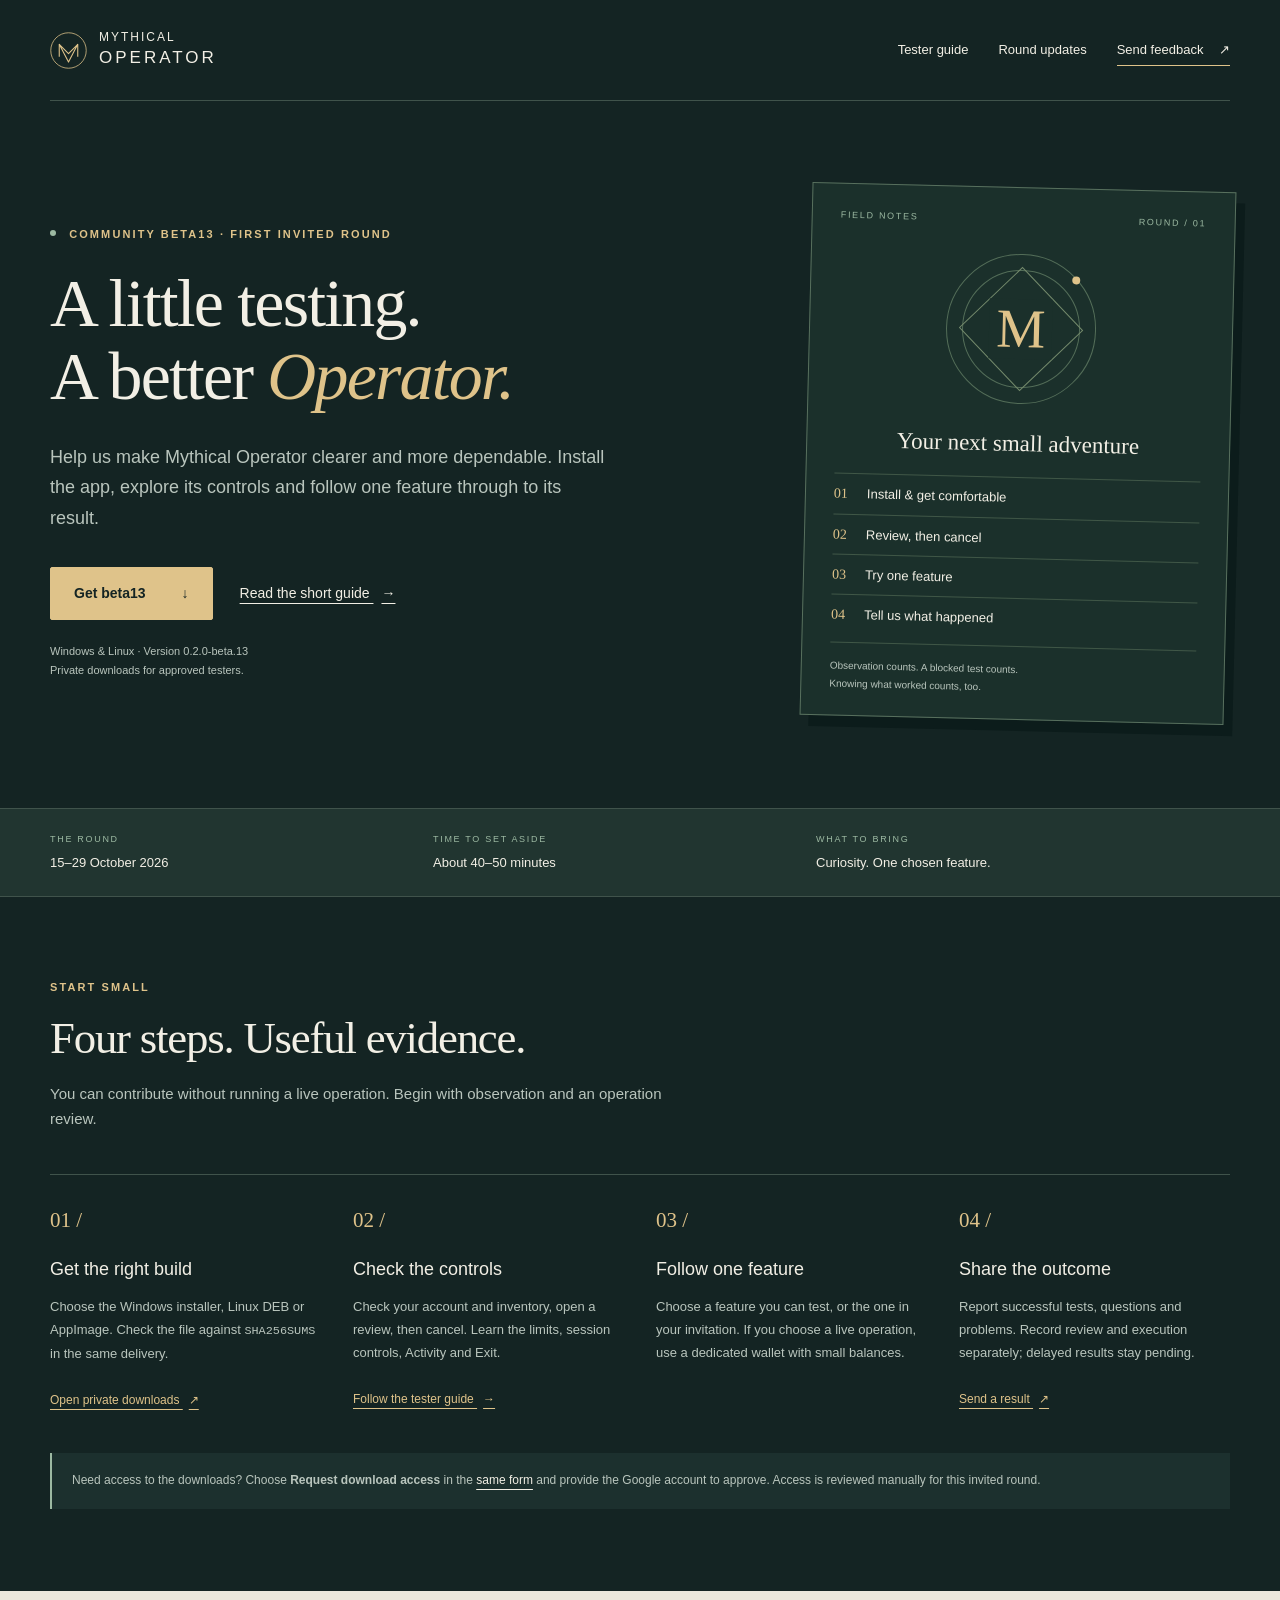
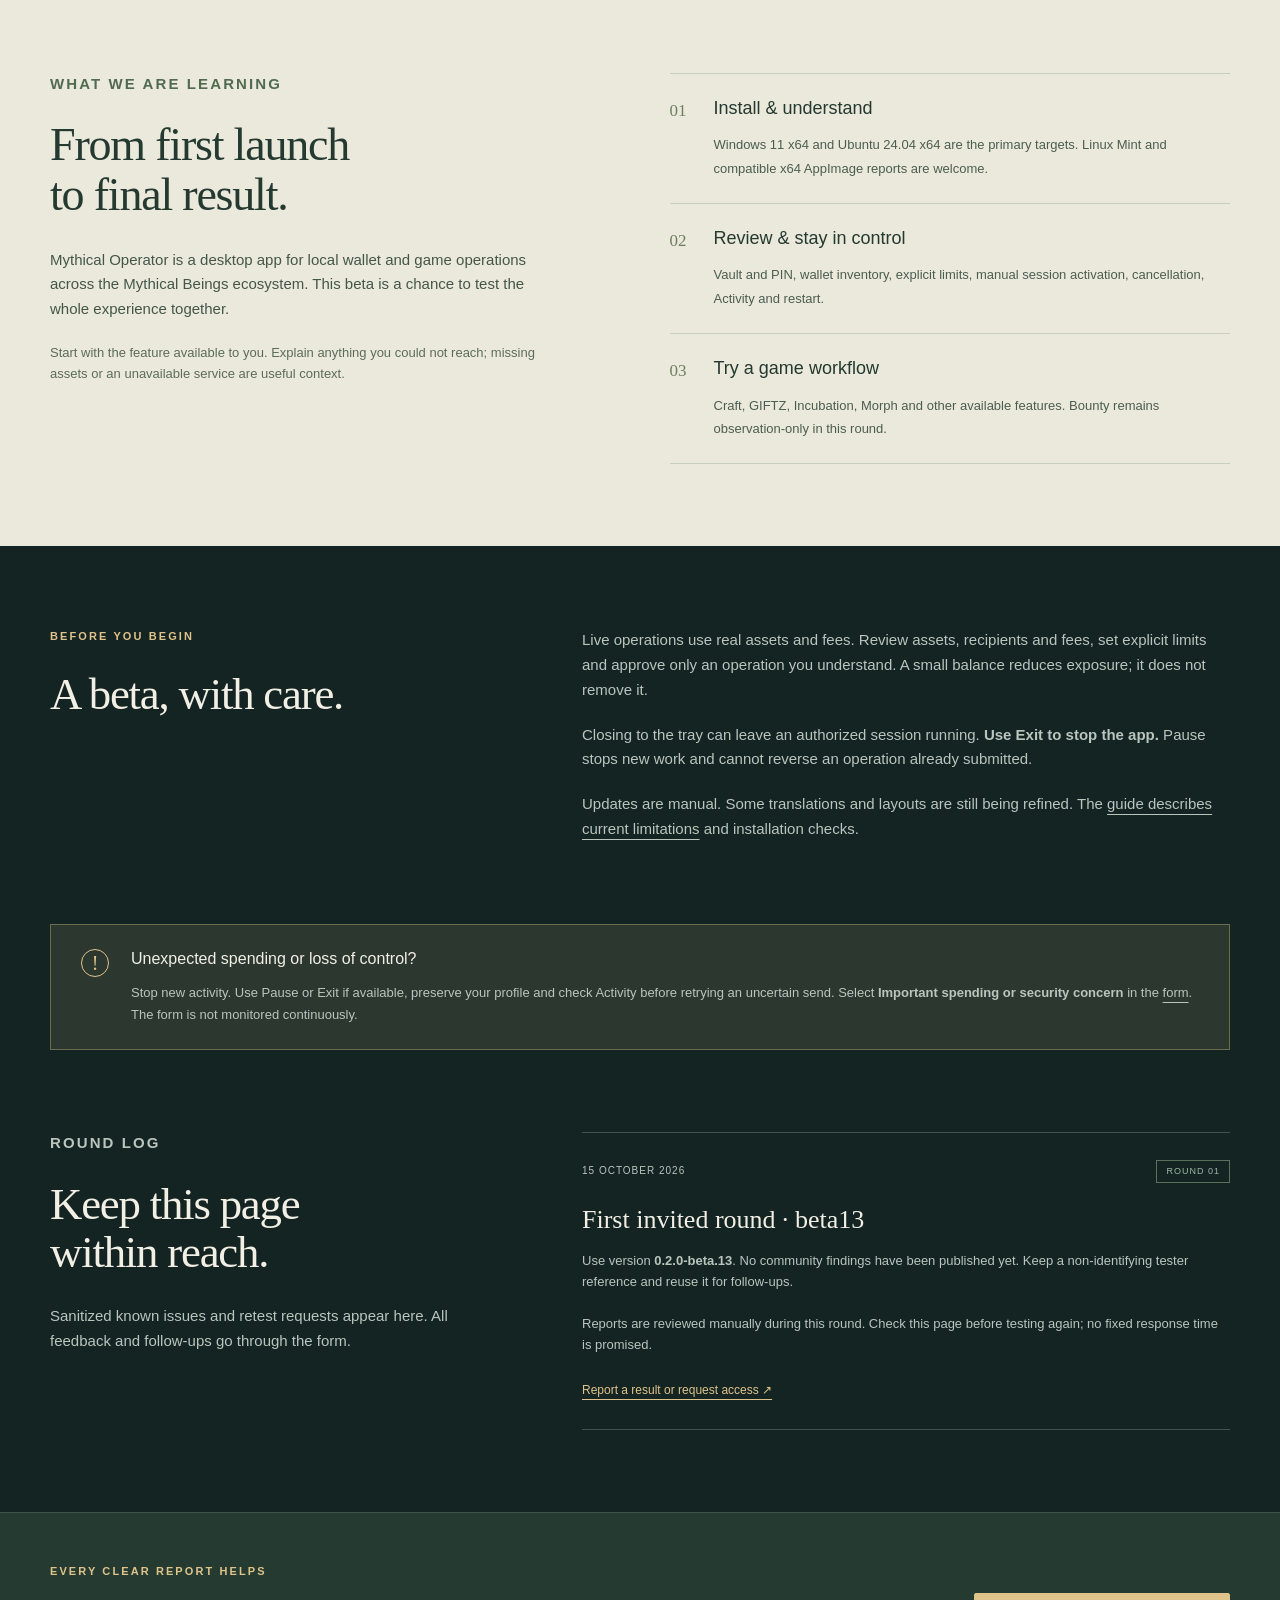
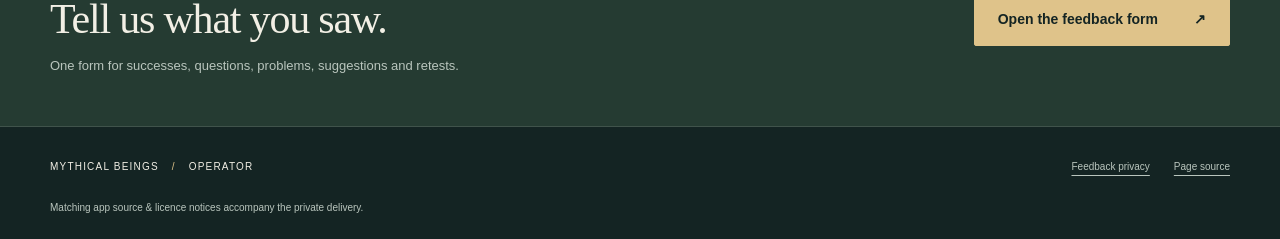
==== index.html @ 7db1d9fe "Publish beta13 community testing entry page and guide" ====
<!doctype html>
<html lang="en">
  <head>
    <meta charset="utf-8" />
    <meta name="viewport" content="width=device-width,initial-scale=1" />
    <title>Mythical Operator · Community beta13</title>
    <meta
      name="description"
      content="Join the first invited community testing round for Mythical Operator on Windows and Linux. Download beta13, read the tester guide and share your results."
    />
    <meta name="theme-color" content="#142423" />
    <meta property="og:title" content="Help shape Mythical Operator" />
    <meta
      property="og:description"
      content="Community beta13 · Windows & Linux · First invited round"
    />
    <link rel="canonical" href="https://operator.mythicalbeings.io/" />
    <link rel="icon" href="/mark.svg" type="image/svg+xml" />
    <link rel="stylesheet" href="/style.css" />
  </head>
  <body>
    <a class="skip" href="#main">Skip to content</a>
    <header class="site-header wrap">
      <a class="brand" href="/" aria-label="Mythical Operator home"
        ><img src="/mark.svg" width="37" height="37" alt="" /><span
          >MYTHICAL <b>OPERATOR</b></span
        ></a
      >
      <nav aria-label="Main navigation">
        <a href="/guide">Tester guide</a><a href="#updates">Round updates</a
        ><a class="nav-feedback" href="/feedback"
          >Send feedback <span aria-hidden="true">↗</span></a
        >
      </nav>
    </header>
    <main id="main">
      <section class="hero wrap">
        <div class="hero-copy">
          <p class="eyebrow">
            <span class="status-dot"></span> COMMUNITY BETA13 · FIRST INVITED
            ROUND
          </p>
          <h1>A little testing.<br />A better <em>Operator.</em></h1>
          <p class="lead">
            Help us make Mythical Operator clearer and more dependable. Install
            the app, explore its controls and follow one feature through to its
            result.
          </p>
          <div class="actions">
            <a class="button primary" href="/downloads"
              >Get beta13 <span aria-hidden="true">↓</span></a
            ><a class="text-link" href="/guide"
              >Read the short guide <span aria-hidden="true">→</span></a
            >
          </div>
          <p class="hero-note">
            Windows & Linux · Version 0.2.0-beta.13<br />Private downloads for
            approved testers.
          </p>
        </div>
        <aside class="field-note" aria-label="Your testing plan">
          <div class="note-top">
            <span>FIELD NOTES</span><span>ROUND / 01</span>
          </div>
          <div class="orbit" aria-hidden="true">
            <span class="orbit-letter">M</span><span class="orbit-point"></span>
          </div>
          <p class="note-title">Your next small adventure</p>
          <ol class="note-list">
            <li><span>01</span>Install & get comfortable</li>
            <li><span>02</span>Review, then cancel</li>
            <li><span>03</span>Try one feature</li>
            <li><span>04</span>Tell us what happened</li>
          </ol>
          <p class="note-bottom">
            Observation counts. A blocked test counts.<br />Knowing what worked
            counts, too.
          </p>
        </aside>
      </section>
      <div class="round-strip">
        <div class="wrap strip-inner">
          <p><span>THE ROUND</span>15–29 October 2026</p>
          <p><span>TIME TO SET ASIDE</span>About 40–50 minutes</p>
          <p><span>WHAT TO BRING</span>Curiosity. One chosen feature.</p>
        </div>
      </div>
      <section class="wrap section" id="start">
        <div class="section-heading">
          <p class="eyebrow">START SMALL</p>
          <h2>Four steps. Useful evidence.</h2>
          <p>
            You can contribute without running a live operation. Begin with
            observation and an operation review.
          </p>
        </div>
        <div class="steps">
          <article>
            <span class="step-number">01 /</span>
            <h3>Get the right build</h3>
            <p>
              Choose the Windows installer, Linux DEB or AppImage. Check the
              file against <code>SHA256SUMS</code> in the same delivery.
            </p>
            <a href="/downloads"
              >Open private downloads <span aria-hidden="true">↗</span></a
            >
          </article>
          <article>
            <span class="step-number">02 /</span>
            <h3>Check the controls</h3>
            <p>
              Check your account and inventory, open a review, then cancel.
              Learn the limits, session controls, Activity and Exit.
            </p>
            <a href="/guide"
              >Follow the tester guide <span aria-hidden="true">→</span></a
            >
          </article>
          <article>
            <span class="step-number">03 /</span>
            <h3>Follow one feature</h3>
            <p>
              Choose a feature you can test, or the one in your invitation. If
              you choose a live operation, use a dedicated wallet with small
              balances.
            </p>
          </article>
          <article>
            <span class="step-number">04 /</span>
            <h3>Share the outcome</h3>
            <p>
              Report successful tests, questions and problems. Record review and
              execution separately; delayed results stay pending.
            </p>
            <a href="/feedback"
              >Send a result <span aria-hidden="true">↗</span></a
            >
          </article>
        </div>
        <p class="access-note">
          Need access to the downloads? Choose
          <strong>Request download access</strong> in the
          <a href="/feedback">same form</a> and provide the Google account to
          approve. Access is reviewed manually for this invited round.
        </p>
      </section>
      <section class="scope-section">
        <div class="wrap section scope-grid">
          <div>
            <p class="eyebrow">WHAT WE ARE LEARNING</p>
            <h2>From first launch<br />to final result.</h2>
            <p>
              Mythical Operator is a desktop app for local wallet and game
              operations across the Mythical Beings ecosystem. This beta is a
              chance to test the whole experience together.
            </p>
            <p class="muted">
              Start with the feature available to you. Explain anything you
              could not reach; missing assets or an unavailable service are
              useful context.
            </p>
          </div>
          <div class="scope-list">
            <article>
              <span>01</span>
              <div>
                <h3>Install & understand</h3>
                <p>
                  Windows 11 x64 and Ubuntu 24.04 x64 are the primary targets.
                  Linux Mint and compatible x64 AppImage reports are welcome.
                </p>
              </div>
            </article>
            <article>
              <span>02</span>
              <div>
                <h3>Review & stay in control</h3>
                <p>
                  Vault and PIN, wallet inventory, explicit limits, manual
                  session activation, cancellation, Activity and restart.
                </p>
              </div>
            </article>
            <article>
              <span>03</span>
              <div>
                <h3>Try a game workflow</h3>
                <p>
                  Craft, GIFTZ, Incubation, Morph and other available features.
                  Bounty remains observation-only in this round.
                </p>
              </div>
            </article>
          </div>
        </div>
      </section>
      <section class="wrap section practical-grid">
        <div>
          <p class="eyebrow">BEFORE YOU BEGIN</p>
          <h2>A beta, with care.</h2>
        </div>
        <div class="practical-copy">
          <p>
            Live operations use real assets and fees. Review assets, recipients
            and fees, set explicit limits and approve only an operation you
            understand. A small balance reduces exposure; it does not remove it.
          </p>
          <p>
            Closing to the tray can leave an authorized session running.
            <strong>Use Exit to stop the app.</strong> Pause stops new work and
            cannot reverse an operation already submitted.
          </p>
          <p>
            Updates are manual. Some translations and layouts are still being
            refined. The
            <a href="/guide#limitations">guide describes current limitations</a>
            and installation checks.
          </p>
        </div>
      </section>
      <section class="wrap concern">
        <span class="concern-mark" aria-hidden="true">!</span>
        <div>
          <h3>Unexpected spending or loss of control?</h3>
          <p>
            Stop new activity. Use Pause or Exit if available, preserve your
            profile and check Activity before retrying an uncertain send. Select
            <strong>Important spending or security concern</strong> in the
            <a href="/feedback">form</a>. The form is not monitored
            continuously.
          </p>
        </div>
      </section>
      <section class="wrap section updates-grid" id="updates">
        <div>
          <p class="eyebrow">ROUND LOG</p>
          <h2>Keep this page<br />within reach.</h2>
          <p>
            Sanitized known issues and retest requests appear here. All feedback
            and follow-ups go through the form.
          </p>
        </div>
        <article class="update">
          <p class="update-date">
            <time datetime="2026-10-15">15 OCTOBER 2026</time
            ><span class="tag">ROUND 01</span>
          </p>
          <h3>First invited round · beta13</h3>
          <p>
            Use version <strong>0.2.0-beta.13</strong>. No community findings
            have been published yet. Keep a non-identifying tester reference and
            reuse it for follow-ups.
          </p>
          <p>
            Reports are reviewed manually during this round. Check this page
            before testing again; no fixed response time is promised.
          </p>
          <a href="/feedback"
            >Report a result or request access
            <span aria-hidden="true">↗</span></a
          >
        </article>
      </section>
      <section class="closing">
        <div class="wrap closing-inner">
          <div>
            <p class="eyebrow">EVERY CLEAR REPORT HELPS</p>
            <h2>Tell us what you saw.</h2>
            <p>
              One form for successes, questions, problems, suggestions and
              retests.
            </p>
          </div>
          <a class="button primary" href="/feedback"
            >Open the feedback form <span aria-hidden="true">↗</span></a
          >
        </div>
      </section>
    </main>
    <footer class="wrap site-footer">
      <p>MYTHICAL BEINGS <span> / </span> OPERATOR</p>
      <p>
        <a href="/guide#privacy">Feedback privacy</a
        ><a href="https://github.com/palheiro1/mythical-operator-site"
          >Page source</a
        >
      </p>
      <p>
        Matching app source & licence notices accompany the private delivery.
      </p>
    </footer>
  </body>
</html>
---- style.css ----
@charset "UTF-8";
:root {
  color-scheme: dark;
  --bg: #142423;
  --panel: #1c302e;
  --ink: #f2efe5;
  --muted: #b9c5bd;
  --accent: #dfc38a;
  --line: #40534b;
  --mint: #9cb9a2;
  font-family: Arial, Helvetica, sans-serif;
  font-size: 16px;
  scroll-behavior: smooth;
}
* {
  box-sizing: border-box;
}
body {
  margin: 0;
  background: var(--bg);
  color: var(--ink);
  line-height: 1.65;
}
a {
  color: inherit;
  text-underline-offset: 5px;
}
a:hover {
  color: var(--accent);
}
a:focus-visible,
summary:focus-visible {
  outline: 3px solid var(--accent);
  outline-offset: 6px;
  border-radius: 2px;
}
img {
  display: block;
  max-width: 100%;
}
.wrap {
  width: min(1180px, calc(100% - 80px));
  margin-inline: auto;
}
.skip {
  position: absolute;
  left: 24px;
  top: -90px;
  z-index: 10;
  background: var(--ink);
  color: var(--bg);
  padding: 10px;
}
.skip:focus {
  top: 10px;
}
.site-header {
  display: flex;
  justify-content: space-between;
  align-items: center;
  gap: 32px;
  padding-block: 29px;
  border-bottom: 1px solid var(--line);
}
.brand {
  display: flex;
  align-items: center;
  gap: 12px;
  text-decoration: none;
  font-size: 12px;
  letter-spacing: 2px;
  line-height: 1.45;
}
.brand b {
  display: block;
  font-size: 17px;
  font-weight: 500;
  letter-spacing: 3px;
}
nav {
  display: flex;
  gap: 30px;
  align-items: center;
  font-size: 13px;
}
nav a {
  text-decoration: none;
}
.nav-feedback {
  border-bottom: 1px solid var(--accent);
  padding-block: 5px;
}
.nav-feedback span {
  margin-left: 12px;
}
.hero {
  display: grid;
  grid-template-columns: 1.55fr 1fr;
  gap: 100px;
  padding-block: 86px 88px;
  align-items: center;
}
.eyebrow {
  font-size: 11px;
  letter-spacing: 2.1px;
  font-weight: 600;
  line-height: 1.5;
  color: var(--accent);
  margin: 0 0 25px;
}
.status-dot {
  display: inline-block;
  height: 6px;
  width: 6px;
  border-radius: 50%;
  background: var(--mint);
  margin-right: 8px;
  vertical-align: 2px;
}
h1,
h2 {
  font-family: Georgia, "Times New Roman", serif;
  font-weight: 400;
  letter-spacing: -1.8px;
  line-height: 1.08;
  margin: 0 0 28px;
}
h1 {
  font-size: clamp(48px, 5.3vw, 73px);
}
h1 em {
  color: var(--accent);
  font-weight: 400;
}
h2 {
  font-size: clamp(35px, 3.5vw, 48px);
  letter-spacing: -1.2px;
}
h3 {
  font-size: 18px;
  line-height: 1.3;
  font-weight: 500;
  margin: 0 0 13px;
}
p {
  margin: 0 0 20px;
}
.lead {
  font-size: 18px;
  color: var(--muted);
  max-width: 555px;
  line-height: 1.7;
}
.actions {
  display: flex;
  gap: 27px;
  align-items: center;
  margin-top: 33px;
  flex-wrap: wrap;
}
.button {
  display: inline-flex;
  justify-content: space-between;
  align-items: center;
  gap: 36px;
  padding: 14px 23px;
  text-decoration: none;
  font-size: 14px;
  font-weight: 600;
  border: 1px solid var(--accent);
  border-radius: 2px;
  min-height: 52px;
}
.primary {
  background: var(--accent);
  color: var(--bg);
}
.primary:hover {
  background: #f2dba9;
  color: var(--bg);
}
.text-link {
  font-size: 14px;
}
.text-link span {
  padding-left: 8px;
}
.hero-note {
  font-size: 11px;
  line-height: 1.8;
  color: var(--muted);
  margin-top: 22px;
  margin-bottom: 0;
}
.field-note {
  border: 1px solid #58705e;
  background: #1b302b;
  padding: 24px 28px 22px;
  position: relative;
  transform: rotate(1.4deg);
  box-shadow: 9px 11px 0 #0c1c1b;
}
.note-top {
  display: flex;
  justify-content: space-between;
  font-size: 9px;
  letter-spacing: 1.7px;
  color: var(--mint);
}
.orbit {
  height: 150px;
  width: 150px;
  margin: 27px auto 26px;
  border: 1px solid #536d58;
  border-radius: 50%;
  display: grid;
  place-items: center;
  position: relative;
}
.orbit:before {
  content: "";
  position: absolute;
  inset: 15px;
  border: 1px solid #536d58;
  border-radius: 50%;
}
.orbit:after {
  content: "";
  position: absolute;
  inset: 30px;
  border: 1px solid #73896b;
  transform: rotate(45deg);
}
.orbit-letter {
  font-family: Georgia, serif;
  font-size: 55px;
  color: var(--accent);
  z-index: 1;
  background: #1b302b;
  padding-inline: 7px;
  line-height: 1.1;
}
.orbit-point {
  position: absolute;
  right: 16px;
  top: 20px;
  width: 8px;
  height: 8px;
  background: var(--accent);
  border-radius: 50%;
}
.note-title {
  font-family: Georgia, serif;
  font-size: 23px;
  line-height: 1.2;
  text-align: center;
  margin-bottom: 20px;
}
.note-list {
  padding: 0;
  list-style: none;
  margin: 0;
}
.note-list li {
  padding-block: 8px;
  border-top: 1px solid #405747;
  font-size: 13px;
}
.note-list span {
  font-family: Georgia, serif;
  color: var(--accent);
  font-size: 14px;
  display: inline-block;
  width: 33px;
}
.note-bottom {
  font-size: 10px;
  line-height: 1.8;
  color: var(--muted);
  border-top: 1px solid #405747;
  padding-top: 14px;
  margin: 8px 0 0;
}
.round-strip {
  background: #213530;
  border-block: 1px solid var(--line);
}
.strip-inner {
  display: grid;
  grid-template-columns: 1fr 1fr 1.2fr;
  gap: 38px;
  padding-block: 23px;
}
.strip-inner p {
  margin: 0;
  font-size: 13px;
}
.strip-inner span {
  display: block;
  font-size: 9px;
  letter-spacing: 1.7px;
  color: var(--mint);
  margin-bottom: 5px;
}
.section {
  padding-block: 82px;
}
.section-heading {
  max-width: 620px;
  margin-bottom: 42px;
}
.section-heading .eyebrow {
  margin-bottom: 18px;
}
.section-heading h2 {
  margin-bottom: 20px;
}
.section-heading > p:last-child,
.scope-grid > div > p,
.practical-copy,
.updates-grid > div > p {
  color: var(--muted);
  font-size: 15px;
}
.steps {
  display: grid;
  grid-template-columns: repeat(4, 1fr);
  border-top: 1px solid var(--line);
  gap: 32px;
}
.steps article {
  padding-block: 28px 8px;
}
.step-number {
  display: block;
  color: var(--accent);
  font-family: Georgia, serif;
  font-size: 21px;
  margin-bottom: 21px;
}
.steps p {
  font-size: 13px;
  color: var(--muted);
  line-height: 1.8;
}
.steps a,
.update > a {
  font-size: 12px;
  color: var(--accent);
}
.steps a span {
  margin-left: 6px;
}
code {
  font-family: Consolas, monospace;
  font-size: 0.91em;
}
.access-note {
  font-size: 12px;
  color: var(--muted);
  margin: 33px 0 0;
  padding: 18px 20px;
  border-left: 2px solid var(--mint);
  background: var(--panel);
}
.access-note a {
  color: var(--ink);
}
.scope-section {
  background: #ebe8dc;
  color: #243930;
  --line: #c7cebd;
}
.scope-grid {
  display: grid;
  grid-template-columns: 1fr 1.1fr;
  gap: 110px;
}
.scope-grid .eyebrow {
  color: #516b50;
}
.scope-grid > div > p {
  color: #435749;
}
.scope-grid h2 {
  font-size: 46px;
}
.scope-grid .muted {
  font-size: 13px;
  color: #5c6c5c;
}
.scope-list article {
  display: flex;
  gap: 27px;
  border-top: 1px solid var(--line);
  padding-block: 23px;
}
.scope-list article:last-child {
  border-bottom: 1px solid var(--line);
}
.scope-list article > span {
  font-family: Georgia, serif;
  font-size: 17px;
  color: #6d7e5d;
}
.scope-list h3 {
  font-size: 18px;
}
.scope-list p {
  font-size: 13px;
  line-height: 1.8;
  margin-bottom: 0;
  color: #4b5e50;
}
.practical-grid,
.updates-grid {
  display: grid;
  grid-template-columns: 1fr 1.5fr;
  gap: 100px;
}
.practical-copy p {
  margin-bottom: 20px;
}
.practical-copy p:last-child {
  margin-bottom: 0;
}
.concern {
  padding: 24px 30px;
  background: #2c3730;
  border: 1px solid #6a6c4b;
  display: flex;
  gap: 22px;
}
.concern-mark {
  border: 1px solid var(--accent);
  color: var(--accent);
  font-family: Georgia, serif;
  border-radius: 50%;
  font-size: 20px;
  flex: 0 0 28px;
  height: 28px;
  display: grid;
  place-items: center;
  line-height: 1;
}
.concern h3 {
  font-size: 16px;
}
.concern p {
  font-size: 13px;
  color: var(--muted);
  margin: 0;
}
.update {
  border-block: 1px solid var(--line);
  padding-block: 27px;
}
.update-date {
  font-size: 10px;
  color: var(--muted);
  letter-spacing: 1px;
  display: flex;
  align-items: center;
  justify-content: space-between;
}
.tag {
  font-size: 9px;
  color: var(--mint);
  border: 1px solid #59725c;
  padding: 3px 9px;
}
.update h3 {
  font-family: Georgia, serif;
  font-size: 26px;
}
.update > p:not(.update-date) {
  font-size: 13px;
  color: var(--muted);
}
.closing {
  background: #253b32;
  border-block: 1px solid var(--line);
}
.closing-inner {
  padding-block: 50px;
  display: flex;
  align-items: center;
  justify-content: space-between;
  gap: 30px;
}
.closing h2 {
  font-size: 42px;
  margin-bottom: 13px;
}
.closing .eyebrow {
  margin-bottom: 17px;
}
.closing p:last-child {
  color: var(--muted);
  font-size: 13px;
  margin: 0;
}
.closing .button {
  flex-shrink: 0;
}
.site-footer {
  padding-block: 32px 24px;
  font-size: 10px;
  color: var(--muted);
  display: flex;
  justify-content: space-between;
  gap: 24px;
  flex-wrap: wrap;
}
.site-footer p {
  margin: 0;
}
.site-footer p:first-child {
  letter-spacing: 1.2px;
  color: var(--ink);
}
.site-footer p:first-child span {
  padding-inline: 9px;
  color: var(--accent);
}
.site-footer p:nth-child(2) {
  display: flex;
  gap: 24px;
}
.site-footer p:last-child {
  flex-basis: 100%;
  font-size: 10px;
}
.guide {
  max-width: 800px;
  padding-block: 65px;
}
.guide h1 {
  font-size: 56px;
}
.guide h2 {
  font-size: 32px;
  letter-spacing: -0.6px;
  margin: 50px 0 22px;
}
.guide h3 {
  margin-top: 30px;
}
.guide p,
.guide li {
  color: var(--muted);
  font-size: 15px;
}
.guide strong {
  color: var(--ink);
}
.guide li {
  padding-left: 4px;
  margin-bottom: 12px;
}
.guide pre {
  background: #0d1c1b;
  border: 1px solid var(--line);
  padding: 17px;
  overflow: auto;
  font-size: 12px;
  line-height: 1.6;
}
.guide table {
  width: 100%;
  border-collapse: collapse;
  font-size: 13px;
  margin: 25px 0;
}
.guide th,
.guide td {
  text-align: left;
  border-bottom: 1px solid var(--line);
  padding: 13px 12px 13px 0;
  vertical-align: top;
}
.guide th {
  color: var(--accent);
  font-weight: 500;
}
.guide .table-scroll {
  overflow: auto;
}
.guide .guide-nav {
  display: flex;
  gap: 20px;
  flex-wrap: wrap;
  margin: 28px 0;
  font-size: 13px;
}
.guide .eyebrow {
  margin-bottom: 18px;
}
.guide .callout {
  padding: 20px;
  background: var(--panel);
  border-left: 2px solid var(--accent);
}
.guide .back {
  font-size: 13px;
}
.guide .back:before {
  content: "← ";
  color: var(--accent);
}
@media (min-width: 1500px) {
  .hero {
    padding-block: 110px;
  }
  .wrap {
    width: min(1200px, calc(100% - 120px));
  }
}
@media (max-width: 1000px) {
  .hero {
    gap: 50px;
    grid-template-columns: 1.4fr 1fr;
  }
  .field-note {
    padding-inline: 22px;
  }
  .hero h1 {
    font-size: 54px;
  }
  .steps {
    gap: 22px;
  }
  .scope-grid {
    gap: 50px;
  }
  .practical-grid,
  .updates-grid {
    gap: 50px;
  }
  .brand {
    font-size: 10px;
  }
  .brand b {
    font-size: 14px;
  }
  nav {
    gap: 20px;
    font-size: 12px;
  }
}
@media (max-width: 760px) {
  .wrap {
    width: calc(100% - 40px);
  }
  .site-header {
    padding-block: 21px;
    align-items: flex-start;
  }
  .brand {
    gap: 8px;
    font-size: 9px;
    letter-spacing: 1.3px;
  }
  .brand b {
    font-size: 12px;
    letter-spacing: 1.7px;
  }
  .brand img {
    width: 30px;
    height: 30px;
  }
  nav {
    gap: 15px;
    flex-wrap: wrap;
    justify-content: flex-end;
    font-size: 11px;
    max-width: 210px;
  }
  nav > a:nth-child(2) {
    display: none;
  }
  .hero {
    grid-template-columns: 1fr;
    gap: 44px;
    padding-block: 53px 58px;
  }
  .hero h1 {
    font-size: clamp(42px, 9.8vw, 67px);
    letter-spacing: -1.4px;
  }
  .hero .eyebrow {
    font-size: 9px;
    letter-spacing: 1.5px;
  }
  .lead {
    font-size: 16px;
  }
  .field-note {
    max-width: 400px;
    width: 100%;
    margin-inline: auto;
    transform: rotate(0.8deg);
    padding-inline: 25px;
  }
  .orbit {
    height: 115px;
    width: 115px;
    margin-block: 23px;
  }
  .orbit-letter {
    font-size: 42px;
  }
  .orbit:after {
    inset: 25px;
  }
  .note-list li {
    padding-block: 8px;
  }
  .strip-inner {
    grid-template-columns: 1fr 1fr;
    gap: 20px;
    padding-block: 22px;
  }
  .strip-inner p {
    font-size: 12px;
  }
  .strip-inner p:last-child {
    grid-column: 1/-1;
  }
  .strip-inner span {
    font-size: 8px;
  }
  .section {
    padding-block: 52px;
  }
  .steps {
    grid-template-columns: 1fr 1fr;
    gap: 15px 25px;
  }
  .steps article {
    padding-block: 22px 5px;
  }
  .step-number {
    margin-bottom: 15px;
  }
  .steps h3 {
    font-size: 17px;
  }
  .scope-grid,
  .practical-grid,
  .updates-grid {
    grid-template-columns: 1fr;
    gap: 22px;
  }
  .scope-grid h2 {
    font-size: 38px;
  }
  .scope-list article {
    padding-block: 20px;
  }
  .practical-grid h2 {
    margin-bottom: 0;
  }
  .concern {
    padding: 20px;
    gap: 15px;
  }
  .concern h3 {
    font-size: 16px;
  }
  .closing-inner {
    flex-direction: column;
    align-items: flex-start;
    padding-block: 35px;
    gap: 25px;
  }
  .closing h2 {
    font-size: 36px;
  }
  .site-footer {
    gap: 16px;
  }
  .guide {
    padding-block: 45px;
  }
  .guide h1 {
    font-size: 44px;
  }
  .guide table {
    min-width: 550px;
  }
  .guide .guide-nav {
    gap: 15px;
  }
  .guide h2 {
    margin-top: 38px;
  }
}
@media (prefers-reduced-motion: reduce) {
  :root {
    scroll-behavior: auto;
  }
}
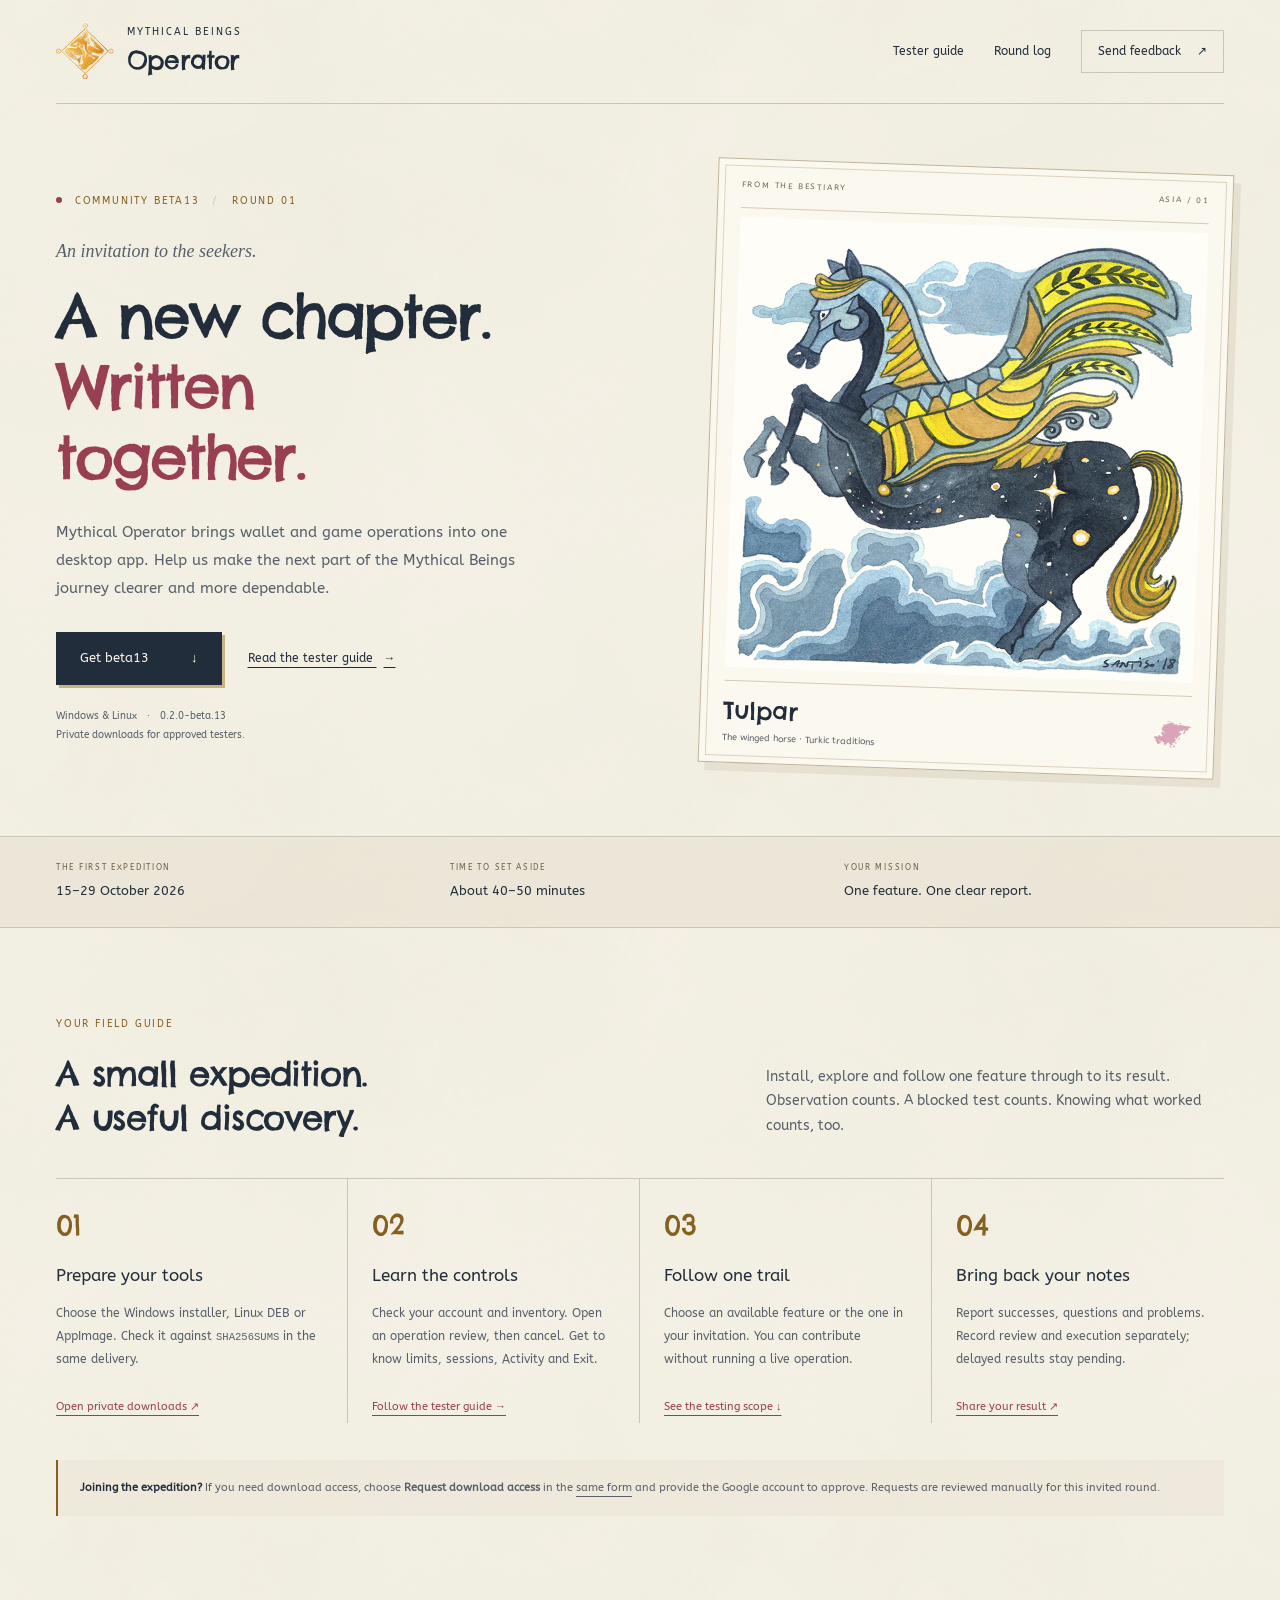
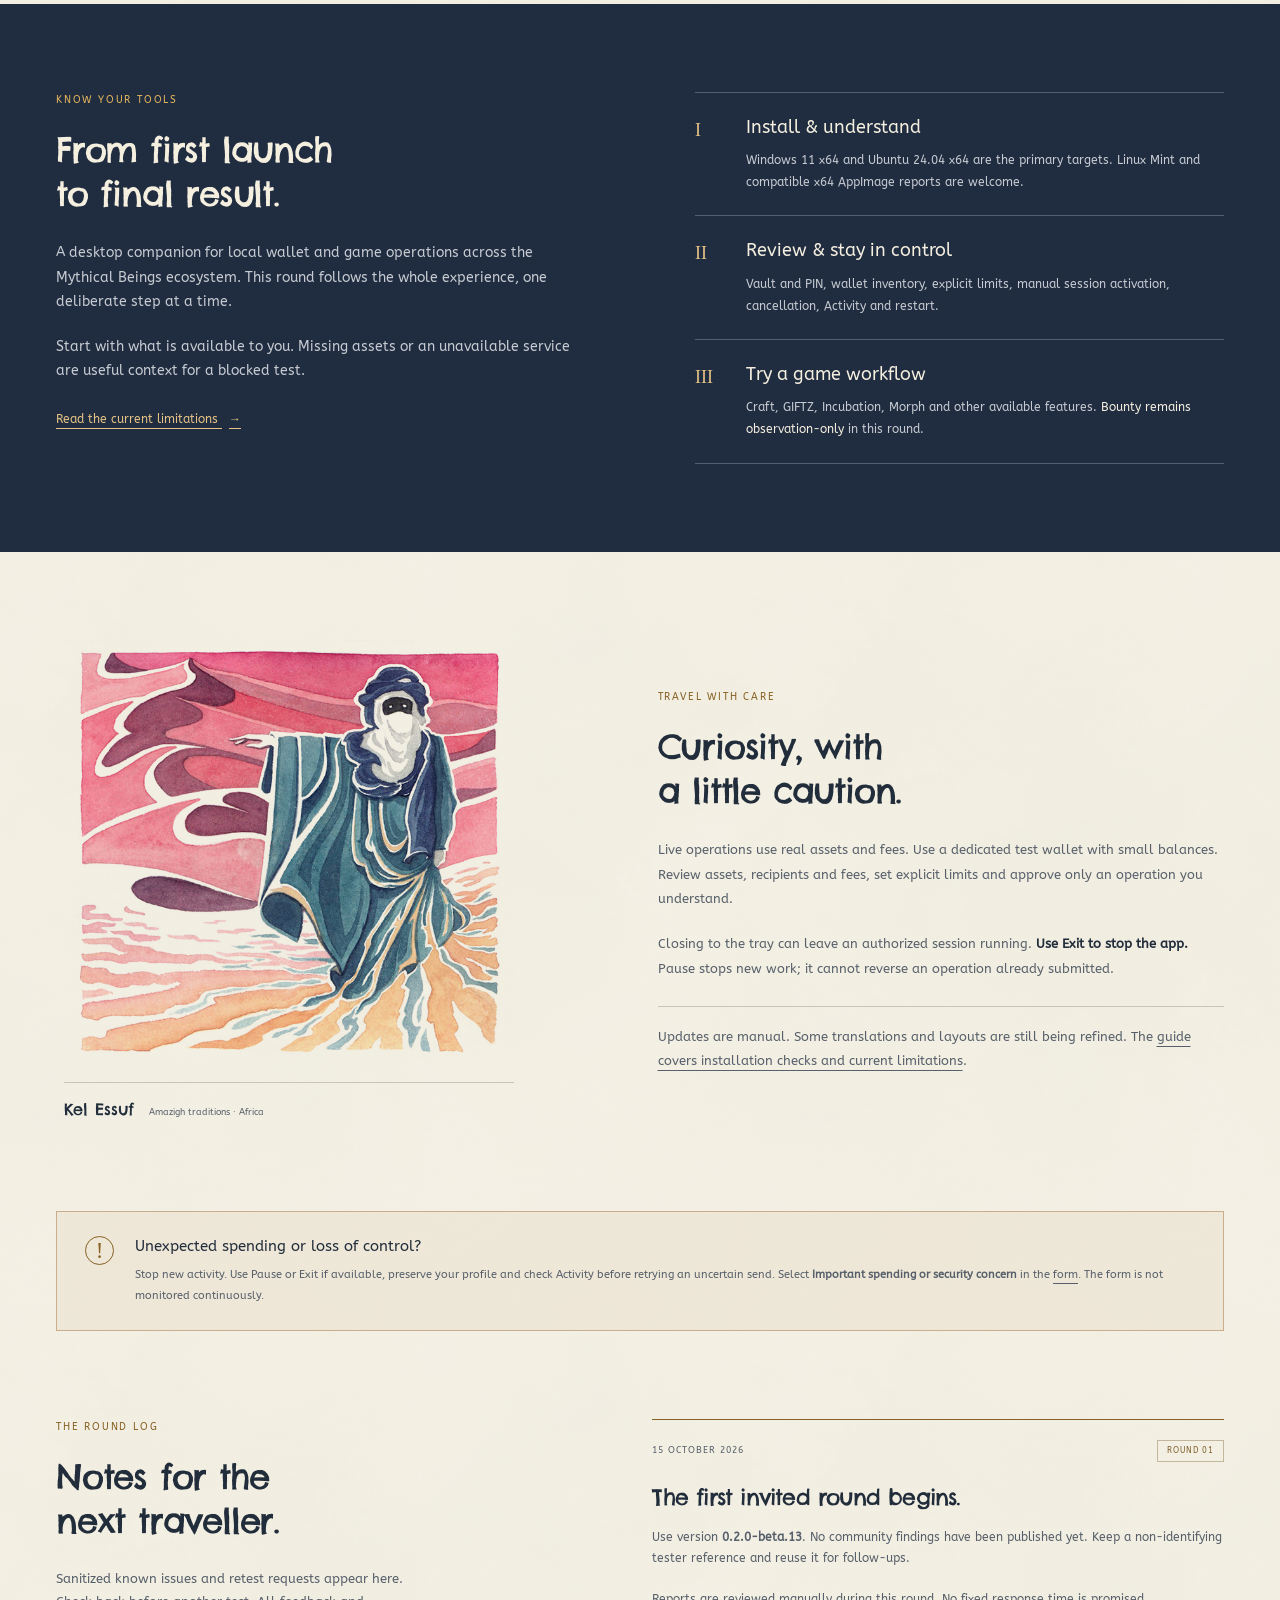
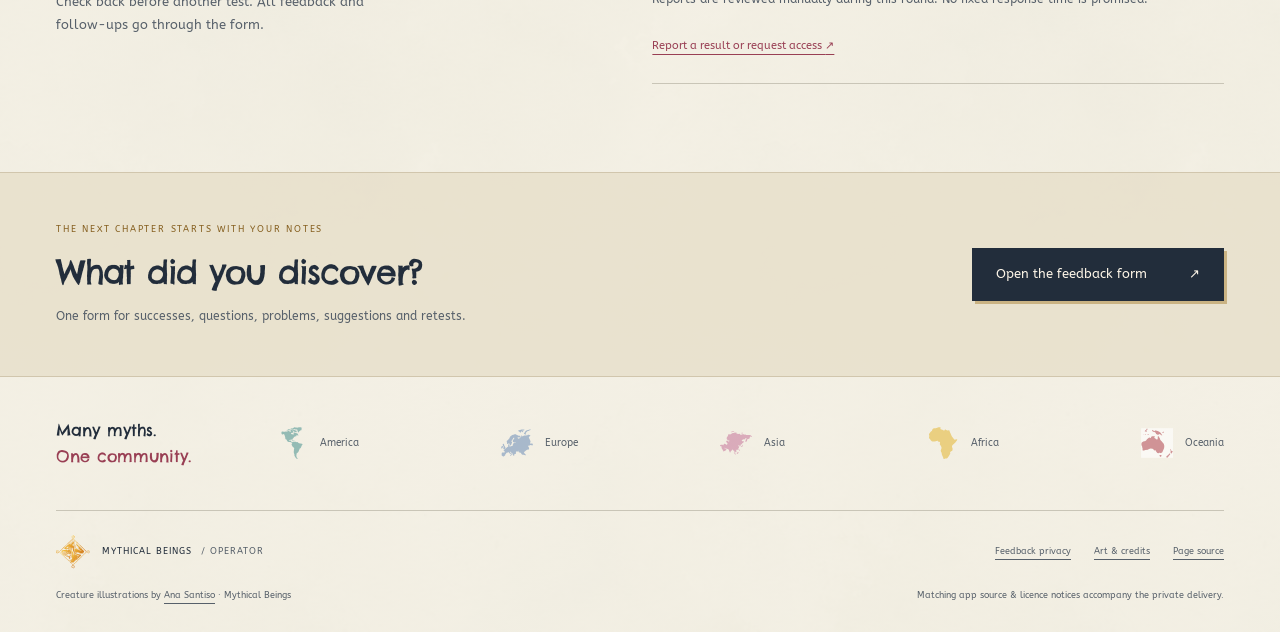
==== commit 29671a13: "Redesign beta13 site with Mythical Beings art and lore" ====
--- a/index.html
+++ b/index.html
@@ -6,164 +6,210 @@
     <title>Mythical Operator · Community beta13</title>
     <meta
       name="description"
-      content="Join the first invited community testing round for Mythical Operator on Windows and Linux. Download beta13, read the tester guide and share your results."
-    />
-    <meta name="theme-color" content="#142423" />
-    <meta property="og:title" content="Help shape Mythical Operator" />
+      content="An invitation to the Mythical Beings community. Test Mythical Operator beta13 on Windows or Linux, follow the field guide and share what you discover."
+    />
+    <meta name="theme-color" content="#f4f0e4" />
+    <meta
+      property="og:title"
+      content="A new chapter. Written together. · Mythical Operator"
+    />
     <meta
       property="og:description"
-      content="Community beta13 · Windows & Linux · First invited round"
+      content="Community beta13 · Windows & Linux · First invited round, 15–29 October 2026"
+    />
+    <meta property="og:type" content="website" />
+    <meta
+      property="og:image"
+      content="https://operator.mythicalbeings.io/assets/tulpar.jpg"
+    />
+    <meta
+      property="og:image:alt"
+      content="Tulpar, the winged horse, illustrated by Ana Santiso for Mythical Beings."
     />
     <link rel="canonical" href="https://operator.mythicalbeings.io/" />
     <link rel="icon" href="/mark.svg" type="image/svg+xml" />
+    <link
+      rel="preload"
+      href="/assets/fonts/chelsea-market-latin.woff2"
+      as="font"
+      type="font/woff2"
+      crossorigin
+    />
     <link rel="stylesheet" href="/style.css" />
   </head>
   <body>
     <a class="skip" href="#main">Skip to content</a>
     <header class="site-header wrap">
-      <a class="brand" href="/" aria-label="Mythical Operator home"
-        ><img src="/mark.svg" width="37" height="37" alt="" /><span
-          >MYTHICAL <b>OPERATOR</b></span
-        ></a
-      >
+      <a class="brand" href="/" aria-label="Mythical Operator home">
+        <img src="/mark.svg" width="58" height="57" alt="" />
+        <span
+          ><span class="brand-world">MYTHICAL BEINGS</span><b>Operator</b></span
+        >
+      </a>
       <nav aria-label="Main navigation">
-        <a href="/guide">Tester guide</a><a href="#updates">Round updates</a
-        ><a class="nav-feedback" href="/feedback"
+        <a href="/guide">Tester guide</a>
+        <a href="#updates">Round log</a>
+        <a class="nav-feedback" href="/feedback"
           >Send feedback <span aria-hidden="true">↗</span></a
         >
       </nav>
     </header>
     <main id="main">
-      <section class="hero wrap">
+      <section class="hero wrap" aria-labelledby="hero-title">
         <div class="hero-copy">
           <p class="eyebrow">
-            <span class="status-dot"></span> COMMUNITY BETA13 · FIRST INVITED
-            ROUND
-          </p>
-          <h1>A little testing.<br />A better <em>Operator.</em></h1>
+            <span class="status-dot" aria-hidden="true"></span> COMMUNITY BETA13
+            <span class="eyebrow-divider">/</span> ROUND 01
+          </p>
+          <p class="hero-kicker">An invitation to the seekers.</p>
+          <h1 id="hero-title">
+            A new chapter.<br /><em
+              >Written<br class="hero-break" />
+              together.</em
+            >
+          </h1>
           <p class="lead">
-            Help us make Mythical Operator clearer and more dependable. Install
-            the app, explore its controls and follow one feature through to its
-            result.
+            Mythical Operator brings wallet and game operations into one desktop
+            app. Help us make the next part of the Mythical Beings journey
+            clearer and more dependable.
           </p>
           <div class="actions">
             <a class="button primary" href="/downloads"
               >Get beta13 <span aria-hidden="true">↓</span></a
-            ><a class="text-link" href="/guide"
-              >Read the short guide <span aria-hidden="true">→</span></a
+            >
+            <a class="text-link" href="/guide"
+              >Read the tester guide <span aria-hidden="true">→</span></a
             >
           </div>
           <p class="hero-note">
-            Windows & Linux · Version 0.2.0-beta.13<br />Private downloads for
-            approved testers.
-          </p>
-        </div>
-        <aside class="field-note" aria-label="Your testing plan">
-          <div class="note-top">
-            <span>FIELD NOTES</span><span>ROUND / 01</span>
-          </div>
-          <div class="orbit" aria-hidden="true">
-            <span class="orbit-letter">M</span><span class="orbit-point"></span>
-          </div>
-          <p class="note-title">Your next small adventure</p>
-          <ol class="note-list">
-            <li><span>01</span>Install & get comfortable</li>
-            <li><span>02</span>Review, then cancel</li>
-            <li><span>03</span>Try one feature</li>
-            <li><span>04</span>Tell us what happened</li>
-          </ol>
-          <p class="note-bottom">
-            Observation counts. A blocked test counts.<br />Knowing what worked
-            counts, too.
-          </p>
-        </aside>
+            Windows & Linux
+            <span aria-hidden="true">·</span> 0.2.0-beta.13<br />Private
+            downloads for approved testers.
+          </p>
+        </div>
+        <figure class="bestiary-leaf">
+          <div class="leaf-heading">
+            <span>FROM THE BESTIARY</span><span>ASIA / 01</span>
+          </div>
+          <img
+            class="hero-creature"
+            src="/assets/tulpar.jpg"
+            width="709"
+            height="682"
+            fetchpriority="high"
+            alt="Ana Santiso’s painting of Tulpar: a dark winged horse with golden feathers, stars and blue clouds."
+          />
+          <figcaption>
+            <div>
+              <span class="specimen-name">Tulpar</span
+              ><span class="specimen-origin"
+                >The winged horse · Turkic traditions</span
+              >
+            </div>
+            <img
+              src="/assets/continents/asia.svg"
+              width="42"
+              height="42"
+              alt="Asia"
+            />
+          </figcaption>
+        </figure>
       </section>
       <div class="round-strip">
         <div class="wrap strip-inner">
-          <p><span>THE ROUND</span>15–29 October 2026</p>
+          <p><span>THE FIRST EXPEDITION</span>15–29 October 2026</p>
           <p><span>TIME TO SET ASIDE</span>About 40–50 minutes</p>
-          <p><span>WHAT TO BRING</span>Curiosity. One chosen feature.</p>
+          <p><span>YOUR MISSION</span>One feature. One clear report.</p>
         </div>
       </div>
-      <section class="wrap section" id="start">
-        <div class="section-heading">
-          <p class="eyebrow">START SMALL</p>
-          <h2>Four steps. Useful evidence.</h2>
-          <p>
-            You can contribute without running a live operation. Begin with
-            observation and an operation review.
+      <section class="wrap section" id="start" aria-labelledby="start-title">
+        <div class="section-heading heading-split">
+          <div>
+            <p class="eyebrow">YOUR FIELD GUIDE</p>
+            <h2 id="start-title">
+              A small expedition.<br />A useful discovery.
+            </h2>
+          </div>
+          <p>
+            Install, explore and follow one feature through to its result.
+            Observation counts. A blocked test counts. Knowing what worked
+            counts, too.
           </p>
         </div>
         <div class="steps">
           <article>
-            <span class="step-number">01 /</span>
-            <h3>Get the right build</h3>
-            <p>
-              Choose the Windows installer, Linux DEB or AppImage. Check the
-              file against <code>SHA256SUMS</code> in the same delivery.
+            <span class="step-number" aria-hidden="true">01</span>
+            <h3>Prepare your tools</h3>
+            <p>
+              Choose the Windows installer, Linux DEB or AppImage. Check it
+              against <code>SHA256SUMS</code> in the same delivery.
             </p>
             <a href="/downloads"
               >Open private downloads <span aria-hidden="true">↗</span></a
             >
           </article>
           <article>
-            <span class="step-number">02 /</span>
-            <h3>Check the controls</h3>
-            <p>
-              Check your account and inventory, open a review, then cancel.
-              Learn the limits, session controls, Activity and Exit.
+            <span class="step-number" aria-hidden="true">02</span>
+            <h3>Learn the controls</h3>
+            <p>
+              Check your account and inventory. Open an operation review, then
+              cancel. Get to know limits, sessions, Activity and Exit.
             </p>
             <a href="/guide"
               >Follow the tester guide <span aria-hidden="true">→</span></a
             >
           </article>
           <article>
-            <span class="step-number">03 /</span>
-            <h3>Follow one feature</h3>
-            <p>
-              Choose a feature you can test, or the one in your invitation. If
-              you choose a live operation, use a dedicated wallet with small
-              balances.
-            </p>
+            <span class="step-number" aria-hidden="true">03</span>
+            <h3>Follow one trail</h3>
+            <p>
+              Choose an available feature or the one in your invitation. You can
+              contribute without running a live operation.
+            </p>
+            <a href="#scope"
+              >See the testing scope <span aria-hidden="true">↓</span></a
+            >
           </article>
           <article>
-            <span class="step-number">04 /</span>
-            <h3>Share the outcome</h3>
-            <p>
-              Report successful tests, questions and problems. Record review and
+            <span class="step-number" aria-hidden="true">04</span>
+            <h3>Bring back your notes</h3>
+            <p>
+              Report successes, questions and problems. Record review and
               execution separately; delayed results stay pending.
             </p>
             <a href="/feedback"
-              >Send a result <span aria-hidden="true">↗</span></a
+              >Share your result <span aria-hidden="true">↗</span></a
             >
           </article>
         </div>
         <p class="access-note">
-          Need access to the downloads? Choose
-          <strong>Request download access</strong> in the
+          <strong>Joining the expedition?</strong> If you need download access,
+          choose <strong>Request download access</strong> in the
           <a href="/feedback">same form</a> and provide the Google account to
-          approve. Access is reviewed manually for this invited round.
+          approve. Requests are reviewed manually for this invited round.
         </p>
       </section>
-      <section class="scope-section">
+      <section class="scope-section" id="scope" aria-labelledby="scope-title">
         <div class="wrap section scope-grid">
-          <div>
-            <p class="eyebrow">WHAT WE ARE LEARNING</p>
-            <h2>From first launch<br />to final result.</h2>
-            <p>
-              Mythical Operator is a desktop app for local wallet and game
-              operations across the Mythical Beings ecosystem. This beta is a
-              chance to test the whole experience together.
-            </p>
-            <p class="muted">
-              Start with the feature available to you. Explain anything you
-              could not reach; missing assets or an unavailable service are
-              useful context.
-            </p>
+          <div class="scope-intro">
+            <p class="eyebrow">KNOW YOUR TOOLS</p>
+            <h2 id="scope-title">From first launch<br />to final result.</h2>
+            <p>
+              A desktop companion for local wallet and game operations across
+              the Mythical Beings ecosystem. This round follows the whole
+              experience, one deliberate step at a time.
+            </p>
+            <p class="scope-footnote">
+              Start with what is available to you. Missing assets or an
+              unavailable service are useful context for a blocked test.
+            </p>
+            <a class="text-link" href="/guide#limitations"
+              >Read the current limitations <span aria-hidden="true">→</span></a
+            >
           </div>
           <div class="scope-list">
             <article>
-              <span>01</span>
+              <span aria-hidden="true">I</span>
               <div>
                 <h3>Install & understand</h3>
                 <p>
@@ -173,7 +219,7 @@
               </div>
             </article>
             <article>
-              <span>02</span>
+              <span aria-hidden="true">II</span>
               <div>
                 <h3>Review & stay in control</h3>
                 <p>
@@ -183,46 +229,58 @@
               </div>
             </article>
             <article>
-              <span>03</span>
+              <span aria-hidden="true">III</span>
               <div>
                 <h3>Try a game workflow</h3>
                 <p>
                   Craft, GIFTZ, Incubation, Morph and other available features.
-                  Bounty remains observation-only in this round.
+                  <strong>Bounty remains observation-only</strong> in this
+                  round.
                 </p>
               </div>
             </article>
           </div>
         </div>
       </section>
-      <section class="wrap section practical-grid">
-        <div>
-          <p class="eyebrow">BEFORE YOU BEGIN</p>
-          <h2>A beta, with care.</h2>
-        </div>
-        <div class="practical-copy">
-          <p>
-            Live operations use real assets and fees. Review assets, recipients
-            and fees, set explicit limits and approve only an operation you
-            understand. A small balance reduces exposure; it does not remove it.
+      <section class="wrap section care-section" aria-labelledby="care-title">
+        <figure class="companion-art">
+          <img
+            src="/assets/kel-essuf.jpg"
+            width="709"
+            height="673"
+            loading="lazy"
+            alt="Ana Santiso’s painting of Kel Essuf: a veiled desert spirit in blue robes against pink skies and sand."
+          />
+          <figcaption>
+            <span>Kel Essuf</span> Amazigh traditions · Africa
+          </figcaption>
+        </figure>
+        <div class="care-copy">
+          <p class="eyebrow">TRAVEL WITH CARE</p>
+          <h2 id="care-title">Curiosity, with<br />a little caution.</h2>
+          <p>
+            Live operations use real assets and fees. Use a dedicated test
+            wallet with small balances. Review assets, recipients and fees, set
+            explicit limits and approve only an operation you understand.
           </p>
           <p>
             Closing to the tray can leave an authorized session running.
-            <strong>Use Exit to stop the app.</strong> Pause stops new work and
+            <strong>Use Exit to stop the app.</strong> Pause stops new work; it
             cannot reverse an operation already submitted.
           </p>
-          <p>
+          <p class="care-note">
             Updates are manual. Some translations and layouts are still being
             refined. The
-            <a href="/guide#limitations">guide describes current limitations</a>
-            and installation checks.
-          </p>
-        </div>
-      </section>
-      <section class="wrap concern">
+            <a href="/guide#limitations"
+              >guide covers installation checks and current limitations</a
+            >.
+          </p>
+        </div>
+      </section>
+      <aside class="wrap concern" aria-labelledby="concern-title">
         <span class="concern-mark" aria-hidden="true">!</span>
         <div>
-          <h3>Unexpected spending or loss of control?</h3>
+          <h3 id="concern-title">Unexpected spending or loss of control?</h3>
           <p>
             Stop new activity. Use Pause or Exit if available, preserve your
             profile and check Activity before retrying an uncertain send. Select
@@ -231,14 +289,19 @@
             continuously.
           </p>
         </div>
-      </section>
-      <section class="wrap section updates-grid" id="updates">
+      </aside>
+      <section
+        class="wrap section updates-grid"
+        id="updates"
+        aria-labelledby="updates-title"
+      >
         <div>
-          <p class="eyebrow">ROUND LOG</p>
-          <h2>Keep this page<br />within reach.</h2>
-          <p>
-            Sanitized known issues and retest requests appear here. All feedback
-            and follow-ups go through the form.
+          <p class="eyebrow">THE ROUND LOG</p>
+          <h2 id="updates-title">Notes for the<br />next traveller.</h2>
+          <p>
+            Sanitized known issues and retest requests appear here. Check back
+            before another test. All feedback and follow-ups go through the
+            form.
           </p>
         </div>
         <article class="update">
@@ -246,15 +309,15 @@
             <time datetime="2026-10-15">15 OCTOBER 2026</time
             ><span class="tag">ROUND 01</span>
           </p>
-          <h3>First invited round · beta13</h3>
+          <h3>The first invited round begins.</h3>
           <p>
             Use version <strong>0.2.0-beta.13</strong>. No community findings
             have been published yet. Keep a non-identifying tester reference and
             reuse it for follow-ups.
           </p>
           <p>
-            Reports are reviewed manually during this round. Check this page
-            before testing again; no fixed response time is promised.
+            Reports are reviewed manually during this round. No fixed response
+            time is promised.
           </p>
           <a href="/feedback"
             >Report a result or request access
@@ -262,11 +325,11 @@
           >
         </article>
       </section>
-      <section class="closing">
+      <section class="closing" aria-labelledby="closing-title">
         <div class="wrap closing-inner">
           <div>
-            <p class="eyebrow">EVERY CLEAR REPORT HELPS</p>
-            <h2>Tell us what you saw.</h2>
+            <p class="eyebrow">THE NEXT CHAPTER STARTS WITH YOUR NOTES</p>
+            <h2 id="closing-title">What did you discover?</h2>
             <p>
               One form for successes, questions, problems, suggestions and
               retests.
@@ -277,18 +340,85 @@
           >
         </div>
       </section>
+      <div
+        class="world-band wrap"
+        aria-label="Creatures of the five continents"
+      >
+        <p>Many myths.<br /><span>One community.</span></p>
+        <ul>
+          <li>
+            <img
+              src="/assets/continents/america.svg"
+              width="36"
+              height="36"
+              alt=""
+              loading="lazy"
+            /><span>America</span>
+          </li>
+          <li>
+            <img
+              src="/assets/continents/europe.svg"
+              width="36"
+              height="36"
+              alt=""
+              loading="lazy"
+            /><span>Europe</span>
+          </li>
+          <li>
+            <img
+              src="/assets/continents/asia.svg"
+              width="36"
+              height="36"
+              alt=""
+              loading="lazy"
+            /><span>Asia</span>
+          </li>
+          <li>
+            <img
+              src="/assets/continents/africa.svg"
+              width="36"
+              height="36"
+              alt=""
+              loading="lazy"
+            /><span>Africa</span>
+          </li>
+          <li>
+            <img
+              src="/assets/continents/oceania.svg"
+              width="36"
+              height="36"
+              alt=""
+              loading="lazy"
+            /><span>Oceania</span>
+          </li>
+        </ul>
+      </div>
     </main>
-    <footer class="wrap site-footer">
-      <p>MYTHICAL BEINGS <span> / </span> OPERATOR</p>
-      <p>
-        <a href="/guide#privacy">Feedback privacy</a
-        ><a href="https://github.com/palheiro1/mythical-operator-site"
-          >Page source</a
+    <footer class="site-footer wrap">
+      <div class="footer-top">
+        <a class="footer-brand" href="https://mythicalbeings.io/"
+          ><img src="/mark.svg" width="39" height="39" alt="" /><span
+            >MYTHICAL BEINGS <b>/ OPERATOR</b></span
+          ></a
         >
-      </p>
-      <p>
-        Matching app source & licence notices accompany the private delivery.
-      </p>
+        <p>
+          <a href="/guide#privacy">Feedback privacy</a
+          ><a href="/ASSETS.md">Art & credits</a
+          ><a href="https://github.com/palheiro1/mythical-operator-site"
+            >Page source</a
+          >
+        </p>
+      </div>
+      <div class="footer-bottom">
+        <p>
+          Creature illustrations by
+          <a href="https://mythicalbeings.io/about.html">Ana Santiso</a> ·
+          Mythical Beings
+        </p>
+        <p>
+          Matching app source & licence notices accompany the private delivery.
+        </p>
+      </div>
     </footer>
   </body>
 </html>
--- a/style.css
+++ b/style.css
@@ -1,803 +1,1405 @@
 @charset "UTF-8";
+@font-face {
+  font-family: "Chelsea Market";
+  src: url("/assets/fonts/chelsea-market-latin.woff2") format("woff2");
+  font-weight: 400;
+  font-style: normal;
+  font-display: swap;
+}
+@font-face {
+  font-family: "ABeeZee";
+  src: url("/assets/fonts/abeezee-latin.woff2") format("woff2");
+  font-weight: 400;
+  font-style: normal;
+  font-display: swap;
+}
 :root {
-  color-scheme: dark;
-  --bg: #142423;
-  --panel: #1c302e;
-  --ink: #f2efe5;
-  --muted: #b9c5bd;
-  --accent: #dfc38a;
-  --line: #40534b;
-  --mint: #9cb9a2;
-  font-family: Arial, Helvetica, sans-serif;
+  color-scheme: light;
+  --paper: #f4f0e4;
+  --ink: #222d3b;
+  --muted: #57606a;
+  --gold: #866021;
+  --gold-bright: #e5b65b;
+  --line: #c9c5b7;
+  --rose: #993f54;
+  --display: "Chelsea Market", Georgia, serif;
+  font-family: "ABeeZee", Arial, sans-serif;
   font-size: 16px;
   scroll-behavior: smooth;
+  scroll-padding-top: 24px;
 }
 * {
   box-sizing: border-box;
 }
 body {
   margin: 0;
-  background: var(--bg);
+  background:
+    linear-gradient(#f4f0e4ed, #f4f0e4ed),
+    url("/assets/paper.jpg") repeat;
+  background-size: auto, 768px;
   color: var(--ink);
-  line-height: 1.65;
+  line-height: 1.75;
 }
 a {
   color: inherit;
   text-underline-offset: 5px;
+  text-decoration-thickness: 1px;
 }
 a:hover {
-  color: var(--accent);
+  color: var(--rose);
 }
 a:focus-visible,
 summary:focus-visible {
-  outline: 3px solid var(--accent);
+  outline: 3px solid var(--rose);
   outline-offset: 6px;
-  border-radius: 2px;
 }
 img {
   display: block;
   max-width: 100%;
+  height: auto;
 }
 .wrap {
-  width: min(1180px, calc(100% - 80px));
+  width: min(1220px, calc(100% - 112px));
   margin-inline: auto;
+}
+p {
+  margin: 0 0 20px;
+}
+h1,
+h2,
+h3 {
+  margin: 0;
+  font-weight: 400;
+}
+h1,
+h2 {
+  font-family: var(--display);
+}
+h1 {
+  font-size: clamp(45px, 4.65vw, 67px);
+  line-height: 1.19;
+  letter-spacing: -2.8px;
+  margin-bottom: 26px;
+}
+h1 em {
+  color: var(--rose);
+  font-style: normal;
+}
+h2 {
+  font-size: clamp(30px, 2.65vw, 39px);
+  line-height: 1.3;
+  letter-spacing: -1.2px;
+  margin-bottom: 25px;
+}
+h3 {
+  font-size: 18px;
+  line-height: 1.4;
+  margin-bottom: 14px;
 }
 .skip {
   position: absolute;
-  left: 24px;
-  top: -90px;
+  left: 20px;
+  top: -80px;
   z-index: 10;
+  padding: 10px 16px;
   background: var(--ink);
-  color: var(--bg);
-  padding: 10px;
+  color: var(--paper);
 }
 .skip:focus {
-  top: 10px;
+  top: 12px;
 }
 .site-header {
   display: flex;
+  align-items: center;
   justify-content: space-between;
-  align-items: center;
   gap: 32px;
-  padding-block: 29px;
+  padding-block: 23px;
   border-bottom: 1px solid var(--line);
 }
 .brand {
   display: flex;
   align-items: center;
-  gap: 12px;
+  gap: 13px;
   text-decoration: none;
+  line-height: 1.3;
+}
+.brand > img {
+  width: 58px;
+  height: 57px;
+}
+.brand-world {
+  display: block;
+  font-size: 10px;
+  letter-spacing: 2px;
+  margin-bottom: 5px;
+}
+.brand b {
+  font-family: var(--display);
+  font-size: 25px;
+  font-weight: 400;
+  letter-spacing: -0.8px;
+}
+nav {
+  display: flex;
+  align-items: center;
+  gap: 30px;
   font-size: 12px;
-  letter-spacing: 2px;
-  line-height: 1.45;
-}
-.brand b {
-  display: block;
-  font-size: 17px;
-  font-weight: 500;
-  letter-spacing: 3px;
-}
-nav {
-  display: flex;
-  gap: 30px;
-  align-items: center;
-  font-size: 13px;
 }
 nav a {
+  display: inline-flex;
+  align-items: center;
+  min-height: 32px;
   text-decoration: none;
 }
 .nav-feedback {
-  border-bottom: 1px solid var(--accent);
-  padding-block: 5px;
+  border: 1px solid var(--line);
+  padding: 10px 16px;
 }
 .nav-feedback span {
-  margin-left: 12px;
+  padding-left: 16px;
+}
+.eyebrow {
+  font-size: 10px;
+  letter-spacing: 1.8px;
+  line-height: 1.6;
+  color: var(--gold);
+  margin-bottom: 20px;
+}
+.status-dot {
+  display: inline-block;
+  background: var(--rose);
+  width: 6px;
+  height: 6px;
+  margin-right: 8px;
+  vertical-align: 1px;
+  border-radius: 50%;
+}
+.eyebrow-divider {
+  padding-inline: 8px;
+  color: var(--line);
 }
 .hero {
   display: grid;
-  grid-template-columns: 1.55fr 1fr;
-  gap: 100px;
-  padding-block: 86px 88px;
-  align-items: center;
-}
-.eyebrow {
-  font-size: 11px;
-  letter-spacing: 2.1px;
-  font-weight: 600;
-  line-height: 1.5;
-  color: var(--accent);
-  margin: 0 0 25px;
-}
-.status-dot {
-  display: inline-block;
-  height: 6px;
-  width: 6px;
-  border-radius: 50%;
-  background: var(--mint);
-  margin-right: 8px;
-  vertical-align: 2px;
-}
-h1,
-h2 {
-  font-family: Georgia, "Times New Roman", serif;
-  font-weight: 400;
-  letter-spacing: -1.8px;
-  line-height: 1.08;
-  margin: 0 0 28px;
-}
-h1 {
-  font-size: clamp(48px, 5.3vw, 73px);
-}
-h1 em {
-  color: var(--accent);
-  font-weight: 400;
-}
-h2 {
-  font-size: clamp(35px, 3.5vw, 48px);
-  letter-spacing: -1.2px;
-}
-h3 {
+  grid-template-columns: 1.12fr 1fr;
+  gap: 65px;
+  align-items: center;
+  padding-block: 62px 65px;
+}
+.hero-kicker {
+  font-family: Georgia, serif;
+  font-style: italic;
   font-size: 18px;
-  line-height: 1.3;
-  font-weight: 500;
-  margin: 0 0 13px;
-}
-p {
-  margin: 0 0 20px;
+  color: var(--muted);
+  margin-bottom: 13px;
+}
+.hero .eyebrow {
+  margin-bottom: 27px;
 }
 .lead {
-  font-size: 18px;
-  color: var(--muted);
-  max-width: 555px;
-  line-height: 1.7;
+  font-size: 15px;
+  line-height: 1.85;
+  max-width: 500px;
+  color: var(--muted);
 }
 .actions {
   display: flex;
-  gap: 27px;
-  align-items: center;
-  margin-top: 33px;
+  align-items: center;
+  gap: 26px;
+  margin-top: 30px;
   flex-wrap: wrap;
 }
 .button {
+  min-height: 53px;
   display: inline-flex;
+  align-items: center;
   justify-content: space-between;
-  align-items: center;
-  gap: 36px;
-  padding: 14px 23px;
+  gap: 42px;
+  padding: 13px 23px;
+  font-size: 13px;
   text-decoration: none;
-  font-size: 14px;
-  font-weight: 600;
-  border: 1px solid var(--accent);
-  border-radius: 2px;
-  min-height: 52px;
+  border: 1px solid var(--ink);
+  transition:
+    background 0.15s ease,
+    box-shadow 0.15s ease;
 }
 .primary {
-  background: var(--accent);
-  color: var(--bg);
+  background: var(--ink);
+  color: #fff7e9;
+  box-shadow: 3px 3px 0 #cab383;
 }
 .primary:hover {
-  background: #f2dba9;
-  color: var(--bg);
+  background: #384660;
+  color: #fff7e9;
+  box-shadow: 4px 4px 0 #b38c48;
 }
 .text-link {
-  font-size: 14px;
+  font-size: 12px;
 }
 .text-link span {
-  padding-left: 8px;
+  margin-left: 7px;
 }
 .hero-note {
-  font-size: 11px;
-  line-height: 1.8;
-  color: var(--muted);
-  margin-top: 22px;
-  margin-bottom: 0;
-}
-.field-note {
-  border: 1px solid #58705e;
-  background: #1b302b;
-  padding: 24px 28px 22px;
+  font-size: 10px;
+  color: var(--muted);
+  line-height: 1.85;
+  margin: 22px 0 0;
+}
+.hero-note > span {
+  padding-inline: 7px;
+}
+.bestiary-leaf {
+  margin: 0 0 0 4px;
+  border: 1px solid #bfb399;
+  padding: 19px 23px 17px;
   position: relative;
-  transform: rotate(1.4deg);
-  box-shadow: 9px 11px 0 #0c1c1b;
-}
-.note-top {
-  display: flex;
-  justify-content: space-between;
-  font-size: 9px;
-  letter-spacing: 1.7px;
-  color: var(--mint);
-}
-.orbit {
-  height: 150px;
-  width: 150px;
-  margin: 27px auto 26px;
-  border: 1px solid #536d58;
-  border-radius: 50%;
-  display: grid;
-  place-items: center;
-  position: relative;
-}
-.orbit:before {
+  background: #fffdf5b3;
+  box-shadow: 7px 8px 0 #d8d0bd70;
+  transform: rotate(2deg);
+}
+.bestiary-leaf::before {
   content: "";
   position: absolute;
-  inset: 15px;
-  border: 1px solid #536d58;
-  border-radius: 50%;
-}
-.orbit:after {
-  content: "";
-  position: absolute;
-  inset: 30px;
-  border: 1px solid #73896b;
-  transform: rotate(45deg);
-}
-.orbit-letter {
-  font-family: Georgia, serif;
-  font-size: 55px;
-  color: var(--accent);
-  z-index: 1;
-  background: #1b302b;
-  padding-inline: 7px;
-  line-height: 1.1;
-}
-.orbit-point {
-  position: absolute;
-  right: 16px;
-  top: 20px;
-  width: 8px;
-  height: 8px;
-  background: var(--accent);
-  border-radius: 50%;
-}
-.note-title {
-  font-family: Georgia, serif;
+  inset: 6px;
+  border: 1px solid #dcd3bd;
+  pointer-events: none;
+}
+.leaf-heading {
+  display: flex;
+  justify-content: space-between;
+  gap: 12px;
+  font-size: 8px;
+  letter-spacing: 1.8px;
+  color: #6e695d;
+  padding-bottom: 15px;
+  border-bottom: 1px solid #d4cbb7;
+}
+.hero-creature {
+  width: 100%;
+  margin-block: 9px 13px;
+  mix-blend-mode: multiply;
+}
+.bestiary-leaf figcaption {
+  border-top: 1px solid #d4cbb7;
+  padding-top: 13px;
+  display: flex;
+  align-items: center;
+  justify-content: space-between;
+  gap: 12px;
+}
+.specimen-name {
+  display: block;
+  font-family: var(--display);
   font-size: 23px;
-  line-height: 1.2;
-  text-align: center;
-  margin-bottom: 20px;
-}
-.note-list {
-  padding: 0;
-  list-style: none;
-  margin: 0;
-}
-.note-list li {
-  padding-block: 8px;
-  border-top: 1px solid #405747;
-  font-size: 13px;
-}
-.note-list span {
-  font-family: Georgia, serif;
-  color: var(--accent);
-  font-size: 14px;
-  display: inline-block;
-  width: 33px;
-}
-.note-bottom {
-  font-size: 10px;
-  line-height: 1.8;
-  color: var(--muted);
-  border-top: 1px solid #405747;
-  padding-top: 14px;
-  margin: 8px 0 0;
+  line-height: 1.4;
+}
+.specimen-origin {
+  display: block;
+  font-size: 9px;
+  color: var(--muted);
+  margin-top: 3px;
+}
+.bestiary-leaf figcaption > img {
+  width: 37px;
+  height: 37px;
+  opacity: 0.72;
 }
 .round-strip {
-  background: #213530;
   border-block: 1px solid var(--line);
+  background: #e8e2d2a6;
 }
 .strip-inner {
   display: grid;
-  grid-template-columns: 1fr 1fr 1.2fr;
-  gap: 38px;
-  padding-block: 23px;
+  grid-template-columns: 1fr 1fr 1.05fr;
+  gap: 32px;
+  padding-block: 24px;
 }
 .strip-inner p {
+  font-size: 13px;
   margin: 0;
-  font-size: 13px;
 }
 .strip-inner span {
   display: block;
-  font-size: 9px;
+  font-size: 8px;
   letter-spacing: 1.7px;
-  color: var(--mint);
+  color: #6f614a;
   margin-bottom: 5px;
 }
 .section {
-  padding-block: 82px;
-}
-.section-heading {
-  max-width: 620px;
-  margin-bottom: 42px;
-}
-.section-heading .eyebrow {
-  margin-bottom: 18px;
-}
-.section-heading h2 {
-  margin-bottom: 20px;
-}
-.section-heading > p:last-child,
-.scope-grid > div > p,
-.practical-copy,
-.updates-grid > div > p {
-  color: var(--muted);
-  font-size: 15px;
+  padding-block: 88px;
+}
+.heading-split {
+  display: grid;
+  grid-template-columns: 1fr 0.75fr;
+  gap: 100px;
+  align-items: end;
+  margin-bottom: 38px;
+}
+.heading-split h2 {
+  margin-bottom: 0;
+}
+.heading-split > p {
+  color: var(--muted);
+  font-size: 14px;
+  margin-bottom: 2px;
 }
 .steps {
   display: grid;
   grid-template-columns: repeat(4, 1fr);
   border-top: 1px solid var(--line);
-  gap: 32px;
 }
 .steps article {
-  padding-block: 28px 8px;
+  padding: 25px 24px 4px;
+  border-right: 1px solid var(--line);
+}
+.steps article:first-child {
+  padding-left: 0;
+}
+.steps article:last-child {
+  border: 0;
+  padding-right: 0;
 }
 .step-number {
   display: block;
-  color: var(--accent);
-  font-family: Georgia, serif;
-  font-size: 21px;
-  margin-bottom: 21px;
+  font-family: var(--display);
+  font-size: 28px;
+  line-height: 1.5;
+  color: var(--gold);
+  margin-bottom: 18px;
+}
+.steps h3 {
+  font-size: 17px;
 }
 .steps p {
-  font-size: 13px;
-  color: var(--muted);
-  line-height: 1.8;
+  font-size: 12px;
+  color: var(--muted);
+  line-height: 1.9;
 }
 .steps a,
 .update > a {
-  font-size: 12px;
-  color: var(--accent);
-}
-.steps a span {
-  margin-left: 6px;
-}
-code {
-  font-family: Consolas, monospace;
-  font-size: 0.91em;
+  font-size: 11px;
+  color: var(--rose);
+}
+.steps a:hover,
+.update > a:hover {
+  color: var(--ink);
 }
 .access-note {
-  font-size: 12px;
-  color: var(--muted);
-  margin: 33px 0 0;
-  padding: 18px 20px;
-  border-left: 2px solid var(--mint);
-  background: var(--panel);
-}
-.access-note a {
+  font-size: 11px;
+  line-height: 1.85;
+  color: var(--muted);
+  margin: 37px 0 0;
+  padding: 18px 22px;
+  border-left: 2px solid var(--gold);
+  background: #e8e2d270;
+}
+.access-note > strong:first-child {
   color: var(--ink);
 }
 .scope-section {
-  background: #ebe8dc;
-  color: #243930;
-  --line: #c7cebd;
+  background: #202c40;
+  color: #f5efdf;
+  --line: #526076;
+  position: relative;
 }
 .scope-grid {
   display: grid;
-  grid-template-columns: 1fr 1.1fr;
+  grid-template-columns: 1fr 1fr;
   gap: 110px;
 }
-.scope-grid .eyebrow {
-  color: #516b50;
-}
-.scope-grid > div > p {
-  color: #435749;
-}
-.scope-grid h2 {
-  font-size: 46px;
-}
-.scope-grid .muted {
-  font-size: 13px;
-  color: #5c6c5c;
+.scope-intro .eyebrow {
+  color: #e5b65b;
+}
+.scope-intro > p:not(.eyebrow) {
+  font-size: 14px;
+  color: #c6cbd1;
+}
+.scope-intro .scope-footnote {
+  font-size: 12px;
+}
+.scope-intro > a {
+  color: #e6c384;
 }
 .scope-list article {
-  display: flex;
-  gap: 27px;
+  display: grid;
+  grid-template-columns: 27px 1fr;
+  gap: 24px;
   border-top: 1px solid var(--line);
-  padding-block: 23px;
+  padding-block: 22px;
 }
 .scope-list article:last-child {
   border-bottom: 1px solid var(--line);
 }
 .scope-list article > span {
   font-family: Georgia, serif;
-  font-size: 17px;
-  color: #6d7e5d;
+  color: #e6c384;
+  font-size: 18px;
 }
 .scope-list h3 {
   font-size: 18px;
+  margin-bottom: 9px;
 }
 .scope-list p {
+  font-size: 12px;
+  color: #c6cbd1;
+  margin: 0;
+  line-height: 1.85;
+}
+.scope-list strong {
+  color: #f5efdf;
+  font-weight: 400;
+}
+.care-section {
+  display: grid;
+  grid-template-columns: 0.85fr 1fr;
+  gap: 120px;
+  align-items: center;
+}
+.companion-art {
+  margin: 0;
+  padding: 0 24px 0 8px;
+}
+.companion-art > img {
+  width: 100%;
+  mix-blend-mode: multiply;
+}
+.companion-art figcaption {
+  font-size: 9px;
+  color: var(--muted);
+  margin-top: 16px;
+  padding-top: 12px;
+  border-top: 1px solid var(--line);
+}
+.companion-art figcaption > span {
+  font-family: var(--display);
+  font-size: 16px;
+  color: var(--ink);
+  margin-right: 12px;
+}
+.care-copy > p:not(.eyebrow) {
   font-size: 13px;
-  line-height: 1.8;
+  color: var(--muted);
+  line-height: 1.9;
+}
+.care-copy strong {
+  color: var(--ink);
+}
+.care-copy .care-note {
+  font-size: 11px;
+  border-top: 1px solid var(--line);
+  margin-top: 24px;
+  padding-top: 18px;
   margin-bottom: 0;
-  color: #4b5e50;
-}
-.practical-grid,
+}
+.concern {
+  padding: 24px 28px;
+  border: 1px solid #c9ad8d;
+  background: #e9deca7a;
+  display: flex;
+  gap: 21px;
+}
+.concern-mark {
+  display: grid;
+  place-items: center;
+  font:
+    23px Georgia,
+    serif;
+  width: 29px;
+  height: 29px;
+  flex: 0 0 29px;
+  border: 1px solid var(--gold);
+  color: var(--gold);
+  border-radius: 50%;
+}
+.concern h3 {
+  font-size: 15px;
+  margin-bottom: 8px;
+}
+.concern p {
+  font-size: 11px;
+  color: var(--muted);
+  line-height: 1.85;
+  margin: 0;
+}
 .updates-grid {
   display: grid;
-  grid-template-columns: 1fr 1.5fr;
-  gap: 100px;
-}
-.practical-copy p {
-  margin-bottom: 20px;
-}
-.practical-copy p:last-child {
-  margin-bottom: 0;
-}
-.concern {
-  padding: 24px 30px;
-  background: #2c3730;
-  border: 1px solid #6a6c4b;
-  display: flex;
-  gap: 22px;
-}
-.concern-mark {
-  border: 1px solid var(--accent);
-  color: var(--accent);
-  font-family: Georgia, serif;
-  border-radius: 50%;
-  font-size: 20px;
-  flex: 0 0 28px;
-  height: 28px;
-  display: grid;
-  place-items: center;
-  line-height: 1;
-}
-.concern h3 {
-  font-size: 16px;
-}
-.concern p {
+  grid-template-columns: 1fr 1.2fr;
+  gap: 120px;
+}
+.updates-grid > div > p:last-child {
+  max-width: 355px;
   font-size: 13px;
   color: var(--muted);
-  margin: 0;
 }
 .update {
-  border-block: 1px solid var(--line);
-  padding-block: 27px;
+  border-top: 1px solid var(--gold);
+  border-bottom: 1px solid var(--line);
+  padding-block: 20px 25px;
 }
 .update-date {
-  font-size: 10px;
-  color: var(--muted);
+  display: flex;
+  justify-content: space-between;
+  align-items: center;
+  gap: 15px;
+  font-size: 9px;
   letter-spacing: 1px;
+  color: var(--muted);
+}
+.tag {
+  border: 1px solid #c2b79c;
+  font-size: 8px;
+  padding: 3px 9px;
+  color: #80602c;
+}
+.update h3 {
+  font: 22px/1.4 var(--display);
+  letter-spacing: -0.8px;
+}
+.update > p:not(.update-date) {
+  font-size: 12px;
+  color: var(--muted);
+}
+.closing {
+  background: #e5ddc7b3;
+  border-block: 1px solid #d1c6ad;
+}
+.closing-inner {
+  padding-block: 49px;
   display: flex;
   align-items: center;
   justify-content: space-between;
-}
-.tag {
+  gap: 32px;
+}
+.closing .eyebrow {
   font-size: 9px;
-  color: var(--mint);
-  border: 1px solid #59725c;
-  padding: 3px 9px;
-}
-.update h3 {
-  font-family: Georgia, serif;
-  font-size: 26px;
-}
-.update > p:not(.update-date) {
-  font-size: 13px;
-  color: var(--muted);
-}
-.closing {
-  background: #253b32;
-  border-block: 1px solid var(--line);
-}
-.closing-inner {
-  padding-block: 50px;
-  display: flex;
-  align-items: center;
-  justify-content: space-between;
-  gap: 30px;
+  margin-bottom: 15px;
 }
 .closing h2 {
-  font-size: 42px;
-  margin-bottom: 13px;
-}
-.closing .eyebrow {
-  margin-bottom: 17px;
+  font-size: 33px;
+  margin-bottom: 12px;
 }
 .closing p:last-child {
-  color: var(--muted);
-  font-size: 13px;
+  font-size: 12px;
+  color: var(--muted);
   margin: 0;
 }
 .closing .button {
   flex-shrink: 0;
 }
+.world-band {
+  display: flex;
+  align-items: center;
+  gap: 85px;
+  padding-block: 40px;
+}
+.world-band > p {
+  font-family: var(--display);
+  font-size: 16px;
+  line-height: 1.65;
+  margin: 0;
+  flex-shrink: 0;
+}
+.world-band > p > span {
+  color: var(--rose);
+}
+.world-band ul {
+  display: flex;
+  align-items: center;
+  justify-content: space-between;
+  width: 100%;
+  list-style: none;
+  margin: 0;
+  padding: 0;
+  gap: 24px;
+}
+.world-band li {
+  display: flex;
+  align-items: center;
+  gap: 12px;
+}
+.world-band li > img {
+  width: 32px;
+  height: 32px;
+  opacity: 0.62;
+}
+.world-band li > span {
+  font-size: 10px;
+  color: var(--muted);
+}
 .site-footer {
-  padding-block: 32px 24px;
-  font-size: 10px;
-  color: var(--muted);
+  border-top: 1px solid var(--line);
+  padding-block: 24px 28px;
+  font-size: 9px;
+  color: var(--muted);
+}
+.footer-top,
+.footer-bottom {
   display: flex;
   justify-content: space-between;
+  align-items: center;
+  gap: 25px;
+}
+.footer-top {
+  margin-bottom: 19px;
+}
+.footer-brand {
+  display: flex;
+  align-items: center;
+  gap: 12px;
+  text-decoration: none;
+  font-size: 9px;
+  letter-spacing: 1px;
+  color: var(--ink);
+}
+.footer-brand > img {
+  width: 34px;
+  height: 34px;
+}
+.footer-brand b {
+  font-weight: 400;
+  color: var(--muted);
+  margin-left: 5px;
+}
+.footer-top p {
+  display: flex;
+  gap: 23px;
+}
+.site-footer p {
+  margin-bottom: 0;
+}
+.footer-bottom {
+  font-size: 9px;
+}
+.guide {
+  max-width: 820px;
+  padding-block: 50px 80px;
+}
+.guide h1 {
+  font-size: clamp(35px, 4vw, 54px);
+  margin-top: 12px;
+}
+.guide .eyebrow {
+  margin-top: 38px;
+}
+.guide > .eyebrow {
+  font-size: 9px;
+  color: var(--gold);
+}
+.guide > p,
+.guide li {
+  font-size: 14px;
+  color: var(--muted);
+}
+.guide h2 {
+  font-size: 29px;
+  margin-top: 48px;
+  padding-top: 25px;
+  border-top: 1px solid var(--line);
+}
+.guide strong {
+  color: var(--ink);
+}
+.guide li {
+  padding-left: 5px;
+  margin-bottom: 14px;
+}
+.guide li::marker {
+  color: var(--gold);
+}
+.guide a:not(.back) {
+  color: var(--rose);
+}
+.back {
+  font-size: 12px;
+}
+.back::before {
+  content: "← ";
+}
+.guide-nav {
+  display: flex;
   gap: 24px;
   flex-wrap: wrap;
-}
-.site-footer p {
-  margin: 0;
-}
-.site-footer p:first-child {
-  letter-spacing: 1.2px;
+  padding: 17px 0;
+  margin-top: 24px;
+  border-block: 1px solid var(--line);
+  font-size: 11px;
+}
+.guide-toc {
+  display: flex;
+  flex-wrap: wrap;
+  gap: 10px 24px;
+  margin-block: 26px 32px;
+  padding: 17px 20px;
+  border-left: 2px solid var(--gold);
+  background: #e8e2d270;
+  font-size: 11px;
+}
+code {
+  font-family: ui-monospace, "Cascadia Code", Consolas, monospace;
+  font-size: 0.88em;
+}
+pre {
+  background: #e6e0d2;
+  border: 1px solid #cec5b3;
+  padding: 16px 18px;
+  overflow-x: auto;
+  font-size: 13px;
+  line-height: 1.75;
   color: var(--ink);
 }
-.site-footer p:first-child span {
-  padding-inline: 9px;
-  color: var(--accent);
-}
-.site-footer p:nth-child(2) {
-  display: flex;
-  gap: 24px;
-}
-.site-footer p:last-child {
-  flex-basis: 100%;
-  font-size: 10px;
-}
-.guide {
-  max-width: 800px;
-  padding-block: 65px;
-}
-.guide h1 {
-  font-size: 56px;
-}
-.guide h2 {
-  font-size: 32px;
-  letter-spacing: -0.6px;
-  margin: 50px 0 22px;
-}
-.guide h3 {
-  margin-top: 30px;
-}
-.guide p,
-.guide li {
-  color: var(--muted);
-  font-size: 15px;
-}
-.guide strong {
-  color: var(--ink);
-}
-.guide li {
-  padding-left: 4px;
-  margin-bottom: 12px;
-}
-.guide pre {
-  background: #0d1c1b;
-  border: 1px solid var(--line);
-  padding: 17px;
-  overflow: auto;
-  font-size: 12px;
-  line-height: 1.6;
-}
-.guide table {
+.table-scroll {
+  overflow-x: auto;
+  margin-block: 25px;
+}
+table {
   width: 100%;
   border-collapse: collapse;
-  font-size: 13px;
-  margin: 25px 0;
-}
-.guide th,
-.guide td {
+  font-size: 12px;
   text-align: left;
+}
+th,
+td {
+  padding: 14px 16px 14px 0;
   border-bottom: 1px solid var(--line);
-  padding: 13px 12px 13px 0;
+}
+th {
+  font-size: 10px;
+  color: var(--gold);
+  font-weight: 400;
+  letter-spacing: 1px;
+}
+td {
+  color: var(--muted);
   vertical-align: top;
 }
-.guide th {
-  color: var(--accent);
-  font-weight: 500;
-}
-.guide .table-scroll {
-  overflow: auto;
-}
-.guide .guide-nav {
-  display: flex;
-  gap: 20px;
-  flex-wrap: wrap;
-  margin: 28px 0;
-  font-size: 13px;
-}
-.guide .eyebrow {
-  margin-bottom: 18px;
-}
-.guide .callout {
-  padding: 20px;
-  background: var(--panel);
-  border-left: 2px solid var(--accent);
-}
-.guide .back {
-  font-size: 13px;
-}
-.guide .back:before {
-  content: "← ";
-  color: var(--accent);
-}
-@media (min-width: 1500px) {
+td code {
+  overflow-wrap: anywhere;
+}
+@media (min-width: 1440px) {
+  .hero-break {
+    display: none;
+  }
   .hero {
-    padding-block: 110px;
-  }
+    gap: 80px;
+  }
+}
+@media (max-width: 1120px) {
   .wrap {
-    width: min(1200px, calc(100% - 120px));
-  }
-}
-@media (max-width: 1000px) {
+    width: calc(100% - 72px);
+  }
   .hero {
+    gap: 40px;
+  }
+  h1 {
+    font-size: 50px;
+  }
+  .hero-kicker {
+    font-size: 16px;
+  }
+  .lead {
+    font-size: 14px;
+  }
+  .hero .actions {
+    gap: 22px;
+  }
+  .hero .text-link {
+    font-size: 11px;
+  }
+  .hero .button {
+    gap: 28px;
+    padding-inline: 20px;
+  }
+  .heading-split {
+    gap: 65px;
+  }
+  .scope-grid {
+    gap: 70px;
+  }
+  .care-section {
+    gap: 70px;
+  }
+  .updates-grid {
+    gap: 80px;
+  }
+  .world-band {
     gap: 50px;
-    grid-template-columns: 1.4fr 1fr;
-  }
-  .field-note {
-    padding-inline: 22px;
-  }
-  .hero h1 {
-    font-size: 54px;
+  }
+  .world-band li {
+    flex-direction: column;
+    gap: 7px;
+  }
+}
+@media (max-width: 800px) {
+  .wrap {
+    width: calc(100% - 48px);
+  }
+  .site-header {
+    gap: 15px;
+    padding-block: 19px;
+  }
+  nav {
+    gap: 19px;
+    font-size: 11px;
+  }
+  .brand-world {
+    font-size: 8px;
+    letter-spacing: 1px;
+  }
+  .brand b {
+    font-size: 21px;
+  }
+  .brand > img {
+    width: 47px;
+    height: 47px;
+  }
+  .hero {
+    gap: 28px;
+    padding-block: 49px;
+  }
+  h1 {
+    font-size: 40px;
+    letter-spacing: -1.8px;
+  }
+  .hero .eyebrow {
+    font-size: 8px;
+    letter-spacing: 1.2px;
+  }
+  .eyebrow-divider {
+    padding-inline: 4px;
+  }
+  .hero-kicker {
+    font-size: 15px;
+  }
+  .lead {
+    font-size: 12px;
+  }
+  .bestiary-leaf {
+    padding: 16px 17px;
+  }
+  .leaf-heading {
+    font-size: 6px;
+    letter-spacing: 1px;
+  }
+  .specimen-name {
+    font-size: 19px;
+  }
+  .specimen-origin {
+    font-size: 7px;
+  }
+  .bestiary-leaf figcaption > img {
+    width: 28px;
+    height: 28px;
+  }
+  .hero .actions {
+    align-items: start;
+    gap: 20px;
+    flex-direction: column;
+  }
+  .hero-note {
+    font-size: 9px;
+  }
+  .strip-inner {
+    gap: 22px;
+  }
+  .strip-inner p {
+    font-size: 11px;
+  }
+  .strip-inner span {
+    font-size: 7px;
+    letter-spacing: 1px;
+  }
+  .section {
+    padding-block: 65px;
+  }
+  .heading-split {
+    gap: 40px;
+  }
+  h2 {
+    font-size: 29px;
+  }
+  .heading-split > p {
+    font-size: 12px;
   }
   .steps {
-    gap: 22px;
+    grid-template-columns: 1fr 1fr;
+    row-gap: 20px;
+  }
+  .steps article {
+    padding: 22px 24px 10px;
+  }
+  .steps article:nth-child(2) {
+    border: 0;
+    padding-right: 0;
+  }
+  .steps article:nth-child(3) {
+    padding-left: 0;
+    border-top: 1px solid var(--line);
+  }
+  .steps article:nth-child(4) {
+    border-top: 1px solid var(--line);
   }
   .scope-grid {
-    gap: 50px;
-  }
-  .practical-grid,
+    gap: 45px;
+  }
+  .scope-intro > p:not(.eyebrow) {
+    font-size: 12px;
+  }
+  .scope-list article {
+    gap: 15px;
+    grid-template-columns: 20px 1fr;
+  }
+  .scope-list h3 {
+    font-size: 16px;
+  }
+  .scope-list p {
+    font-size: 11px;
+  }
+  .care-section {
+    gap: 45px;
+  }
+  .companion-art {
+    padding: 0;
+  }
+  .care-copy > p:not(.eyebrow) {
+    font-size: 12px;
+  }
+  .companion-art figcaption > span {
+    display: block;
+    margin: 0 0 3px;
+  }
   .updates-grid {
     gap: 50px;
   }
-  .brand {
-    font-size: 10px;
-  }
-  .brand b {
+  .update h3 {
+    font-size: 19px;
+  }
+  .closing-inner {
+    gap: 35px;
+  }
+  .closing h2 {
+    font-size: 27px;
+  }
+  .closing p:last-child {
+    font-size: 11px;
+  }
+  .closing .button {
+    font-size: 11px;
+    gap: 20px;
+    padding-inline: 17px;
+  }
+  .world-band {
+    gap: 40px;
+  }
+  .world-band ul {
+    gap: 20px;
+  }
+  .world-band > p {
     font-size: 14px;
   }
-  nav {
-    gap: 20px;
-    font-size: 12px;
-  }
-}
-@media (max-width: 760px) {
+  .world-band li > span {
+    font-size: 8px;
+  }
+  .footer-bottom {
+    display: block;
+  }
+  .footer-bottom p + p {
+    margin-top: 7px;
+  }
+}
+@media (max-width: 600px) {
   .wrap {
     width: calc(100% - 40px);
   }
   .site-header {
-    padding-block: 21px;
-    align-items: flex-start;
+    flex-wrap: wrap;
+    padding-block: 15px 13px;
+    gap: 16px;
+  }
+  .brand > img {
+    width: 45px;
+    height: 45px;
+  }
+  .brand-world {
+    font-size: 8px;
+    letter-spacing: 1.5px;
+    margin-bottom: 3px;
+  }
+  .brand b {
+    font-size: 23px;
   }
   .brand {
-    gap: 8px;
+    gap: 10px;
+  }
+  nav {
+    width: 100%;
+    justify-content: space-between;
+    gap: 12px;
+    font-size: 10px;
+    padding-top: 12px;
+    border-top: 1px solid #d8d1c1;
+  }
+  .nav-feedback {
+    padding: 0;
+    border: 0;
+    color: var(--rose);
+  }
+  .nav-feedback span {
+    padding-left: 7px;
+  }
+  .hero {
+    display: flex;
+    flex-direction: column;
+    gap: 38px;
+    padding-block: 38px 43px;
+  }
+  .hero-copy {
+    width: 100%;
+  }
+  .hero .eyebrow {
+    font-size: 8px;
+    letter-spacing: 1.5px;
+    margin-bottom: 23px;
+  }
+  h1 {
+    font-size: clamp(34px, 8.5vw, 49px);
+    letter-spacing: -1.6px;
+    line-height: 1.25;
+    margin-bottom: 23px;
+  }
+  .hero-break {
+    display: none;
+  }
+  .hero-kicker {
+    font-size: 16px;
+    margin-bottom: 12px;
+  }
+  .lead {
+    font-size: 14px;
+    line-height: 1.85;
+    margin-bottom: 0;
+  }
+  .hero .actions {
+    flex-direction: row;
+    align-items: center;
+    gap: 22px;
+    margin-top: 24px;
+  }
+  .hero .button {
+    font-size: 12px;
+    gap: 25px;
+    padding: 12px 18px;
+    min-height: 49px;
+  }
+  .hero .text-link {
+    font-size: 10px;
+  }
+  .hero .text-link > span {
+    margin-left: 3px;
+  }
+  .hero-note {
+    margin-top: 20px;
     font-size: 9px;
-    letter-spacing: 1.3px;
-  }
-  .brand b {
+  }
+  .bestiary-leaf {
+    width: min(100% - 12px, 400px);
+    padding: 18px 21px;
+    margin: 0;
+    transform: rotate(1.5deg);
+  }
+  .leaf-heading {
+    font-size: 7px;
+    letter-spacing: 1.4px;
+  }
+  .specimen-name {
+    font-size: 22px;
+  }
+  .specimen-origin {
+    font-size: 8px;
+  }
+  .bestiary-leaf figcaption > img {
+    width: 32px;
+    height: 32px;
+  }
+  .strip-inner {
+    grid-template-columns: 1fr;
+    gap: 14px;
+    padding-block: 23px;
+  }
+  .strip-inner p {
+    display: flex;
+    align-items: baseline;
+    justify-content: space-between;
+    gap: 10px;
+    font-size: 10px;
+  }
+  .strip-inner span {
+    font-size: 7px;
+    letter-spacing: 1px;
+    margin: 0;
+  }
+  .section {
+    padding-block: 53px;
+  }
+  .heading-split {
+    display: block;
+    margin-bottom: 28px;
+  }
+  .heading-split h2 {
+    margin-bottom: 20px;
+  }
+  h2 {
+    font-size: 28px;
+    letter-spacing: -0.9px;
+  }
+  .eyebrow {
+    font-size: 8px;
+    margin-bottom: 17px;
+  }
+  .heading-split > p {
     font-size: 12px;
-    letter-spacing: 1.7px;
-  }
-  .brand img {
-    width: 30px;
-    height: 30px;
-  }
-  nav {
+  }
+  .steps {
+    column-gap: 0;
+    row-gap: 7px;
+  }
+  .steps article {
+    padding: 22px 15px 20px;
+  }
+  .steps article:last-child {
+    padding-right: 0;
+  }
+  .steps h3 {
+    font-size: 15px;
+  }
+  .steps p {
+    font-size: 12px;
+    margin-bottom: 15px;
+  }
+  .steps a {
+    font-size: 10px;
+  }
+  .step-number {
+    font-size: 25px;
+    margin-bottom: 15px;
+  }
+  .access-note {
+    padding: 16px 18px;
+    margin-top: 22px;
+    font-size: 10px;
+  }
+  .scope-grid {
+    grid-template-columns: 1fr;
+    gap: 35px;
+  }
+  .scope-intro > p:not(.eyebrow) {
+    font-size: 12px;
+  }
+  .scope-intro > a {
+    font-size: 11px;
+  }
+  .scope-list article {
+    grid-template-columns: 25px 1fr;
+    gap: 20px;
+    padding-block: 20px;
+  }
+  .scope-list h3 {
+    font-size: 17px;
+  }
+  .scope-list p {
+    font-size: 12px;
+  }
+  .care-section {
+    display: flex;
+    flex-direction: column-reverse;
+    gap: 33px;
+  }
+  .care-copy > p:not(.eyebrow) {
+    font-size: 13px;
+  }
+  .companion-art {
+    width: min(100% - 26px, 365px);
+  }
+  .companion-art figcaption {
+    font-size: 8px;
+  }
+  .companion-art figcaption > span {
+    display: inline;
+    margin-right: 10px;
+    font-size: 15px;
+  }
+  .concern {
+    padding: 21px 18px;
     gap: 15px;
-    flex-wrap: wrap;
-    justify-content: flex-end;
-    font-size: 11px;
-    max-width: 210px;
-  }
-  nav > a:nth-child(2) {
-    display: none;
-  }
-  .hero {
-    grid-template-columns: 1fr;
-    gap: 44px;
-    padding-block: 53px 58px;
-  }
-  .hero h1 {
-    font-size: clamp(42px, 9.8vw, 67px);
-    letter-spacing: -1.4px;
-  }
-  .hero .eyebrow {
-    font-size: 9px;
-    letter-spacing: 1.5px;
-  }
-  .lead {
-    font-size: 16px;
-  }
-  .field-note {
-    max-width: 400px;
-    width: 100%;
-    margin-inline: auto;
-    transform: rotate(0.8deg);
-    padding-inline: 25px;
-  }
-  .orbit {
-    height: 115px;
-    width: 115px;
-    margin-block: 23px;
-  }
-  .orbit-letter {
-    font-size: 42px;
-  }
-  .orbit:after {
-    inset: 25px;
-  }
-  .note-list li {
-    padding-block: 8px;
-  }
-  .strip-inner {
-    grid-template-columns: 1fr 1fr;
-    gap: 20px;
-    padding-block: 22px;
-  }
-  .strip-inner p {
+  }
+  .concern-mark {
+    font-size: 19px;
+    width: 25px;
+    height: 25px;
+    flex-basis: 25px;
+  }
+  .concern h3 {
+    font-size: 14px;
+  }
+  .concern p {
     font-size: 12px;
   }
-  .strip-inner p:last-child {
-    grid-column: 1/-1;
-  }
-  .strip-inner span {
-    font-size: 8px;
-  }
-  .section {
-    padding-block: 52px;
-  }
-  .steps {
-    grid-template-columns: 1fr 1fr;
-    gap: 15px 25px;
-  }
-  .steps article {
-    padding-block: 22px 5px;
-  }
-  .step-number {
-    margin-bottom: 15px;
-  }
-  .steps h3 {
-    font-size: 17px;
-  }
-  .scope-grid,
-  .practical-grid,
   .updates-grid {
     grid-template-columns: 1fr;
-    gap: 22px;
-  }
-  .scope-grid h2 {
-    font-size: 38px;
-  }
-  .scope-list article {
-    padding-block: 20px;
-  }
-  .practical-grid h2 {
+    gap: 26px;
+  }
+  .updates-grid > div > p:last-child {
+    font-size: 12px;
     margin-bottom: 0;
   }
-  .concern {
-    padding: 20px;
-    gap: 15px;
-  }
-  .concern h3 {
+  .update {
+    padding-block: 18px 23px;
+  }
+  .update h3 {
+    font-size: 20px;
+  }
+  .update > p:not(.update-date) {
+    font-size: 12px;
+  }
+  .update-date {
+    font-size: 8px;
+  }
+  .closing-inner {
+    display: block;
+    padding-block: 36px;
+  }
+  .closing h2 {
+    font-size: 27px;
+  }
+  .closing .eyebrow {
+    font-size: 7px;
+    letter-spacing: 1.3px;
+  }
+  .closing p:last-child {
+    font-size: 12px;
+  }
+  .closing .button {
+    margin-top: 25px;
+    font-size: 12px;
+    padding-inline: 20px;
+    gap: 40px;
+  }
+  .world-band {
+    display: block;
+    padding-block: 32px;
+  }
+  .world-band > p {
     font-size: 16px;
-  }
-  .closing-inner {
+    margin-bottom: 23px;
+  }
+  .world-band > p > br {
+    display: none;
+  }
+  .world-band > p > span {
+    margin-left: 0.25em;
+  }
+  .world-band ul {
+    gap: 9px;
+  }
+  .world-band li {
+    gap: 8px;
+  }
+  .world-band li > img {
+    width: 29px;
+    height: 29px;
+  }
+  .world-band li > span {
+    font-size: 7px;
+  }
+  .footer-top {
+    align-items: start;
     flex-direction: column;
-    align-items: flex-start;
-    padding-block: 35px;
-    gap: 25px;
-  }
-  .closing h2 {
-    font-size: 36px;
-  }
-  .site-footer {
-    gap: 16px;
+    gap: 19px;
+  }
+  .footer-top p {
+    gap: 24px;
+    font-size: 10px;
+  }
+  .footer-bottom {
+    font-size: 8px;
+    line-height: 1.9;
+  }
+  .footer-brand {
+    font-size: 8px;
+  }
+  .footer-brand > img {
+    width: 31px;
+    height: 31px;
   }
   .guide {
-    padding-block: 45px;
+    padding-block: 34px 50px;
   }
   .guide h1 {
-    font-size: 44px;
-  }
-  .guide table {
-    min-width: 550px;
-  }
-  .guide .guide-nav {
-    gap: 15px;
+    font-size: 35px;
   }
   .guide h2 {
-    margin-top: 38px;
+    font-size: 25px;
+    margin-top: 37px;
+  }
+  .guide > p,
+  .guide li {
+    font-size: 14px;
+  }
+  .guide-nav {
+    gap: 12px 19px;
+    font-size: 10px;
+  }
+  .guide-toc {
+    font-size: 10px;
+    padding: 15px;
+    gap: 10px 18px;
+  }
+  table {
+    font-size: 10px;
+  }
+  th {
+    font-size: 8px;
+  }
+  th,
+  td {
+    padding-block: 12px;
+  }
+  pre {
+    font-size: 11px;
+    padding: 13px;
   }
 }
 @media (prefers-reduced-motion: reduce) {
   :root {
     scroll-behavior: auto;
   }
-}
+  .button {
+    transition: none;
+  }
+}
+@media print {
+  body {
+    background: #fff;
+    color: #000;
+  }
+  .site-header,
+  .site-footer,
+  .skip,
+  .guide-nav,
+  .guide-toc,
+  .back {
+    display: none;
+  }
+  .wrap {
+    width: 100%;
+  }
+  .guide {
+    max-width: none;
+    padding: 0;
+  }
+  .guide h2 {
+    break-after: avoid;
+  }
+  pre,
+  tr {
+    break-inside: avoid;
+  }
+}
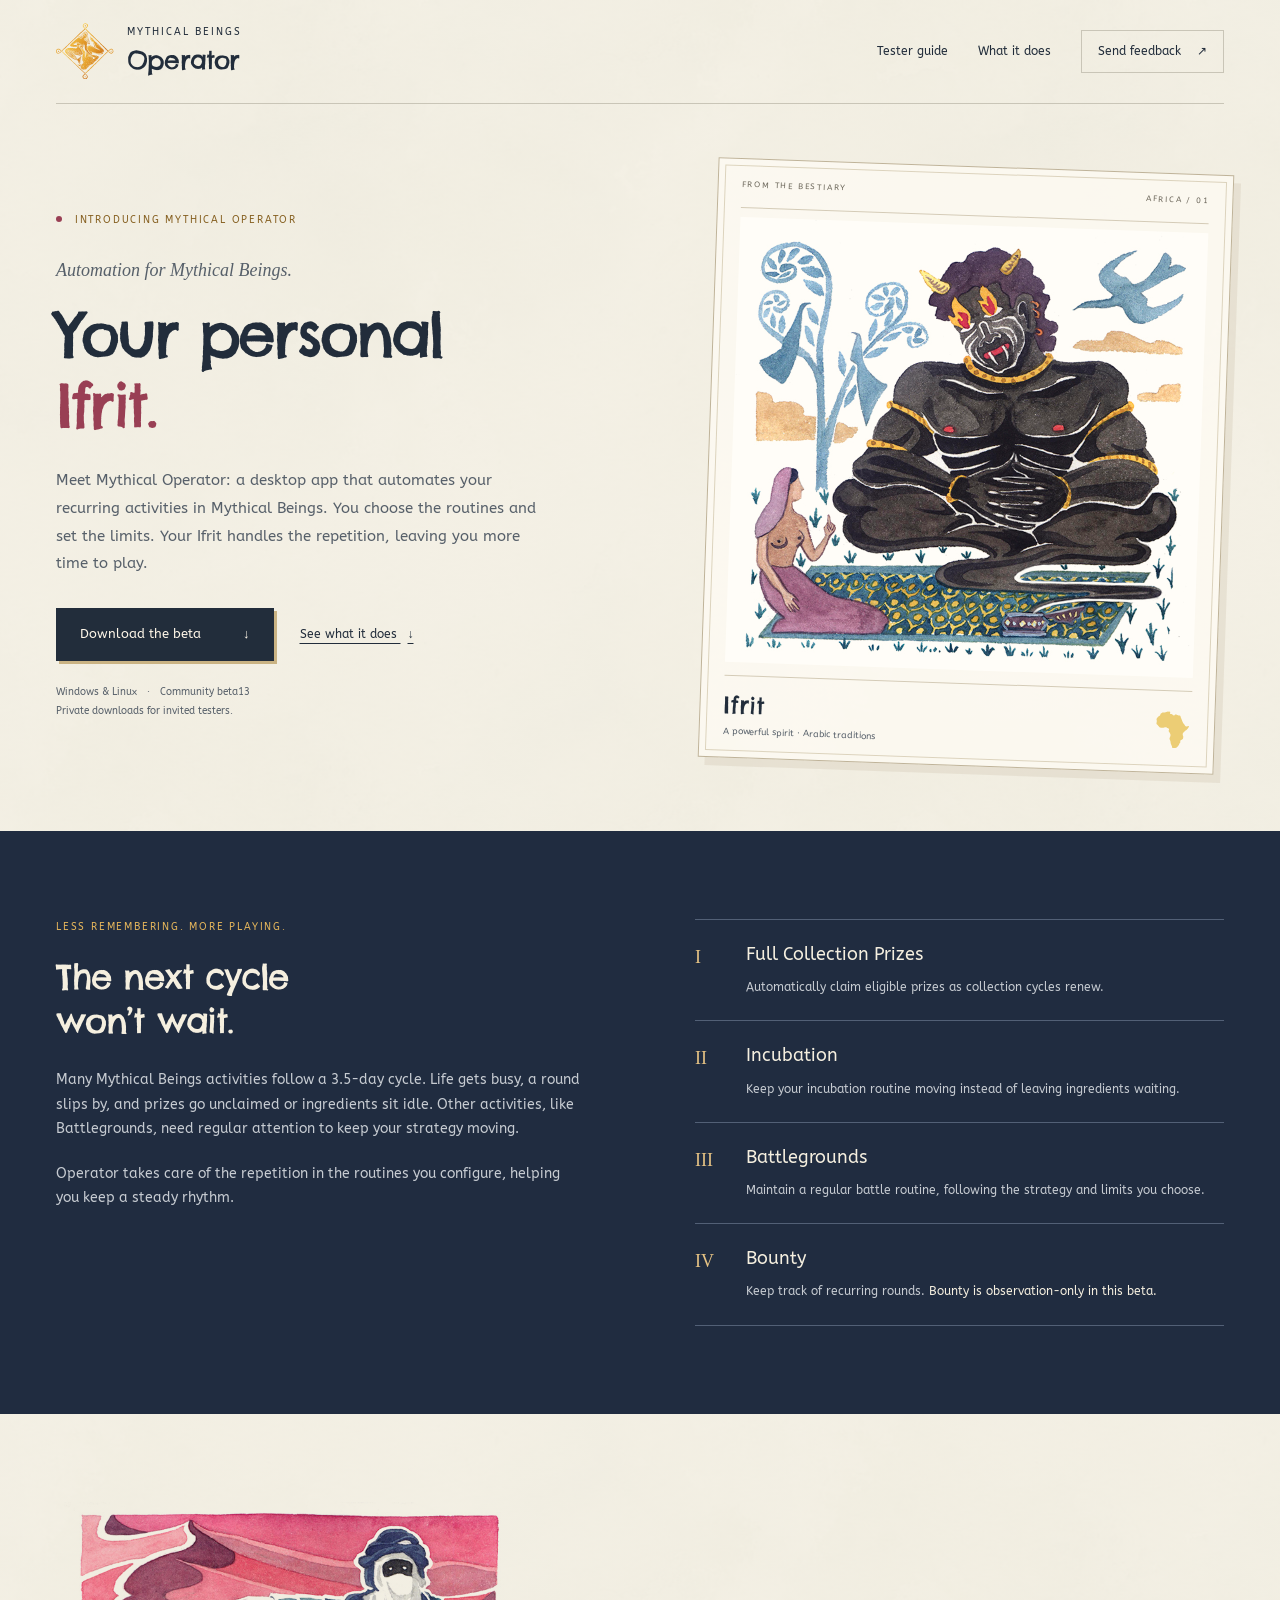
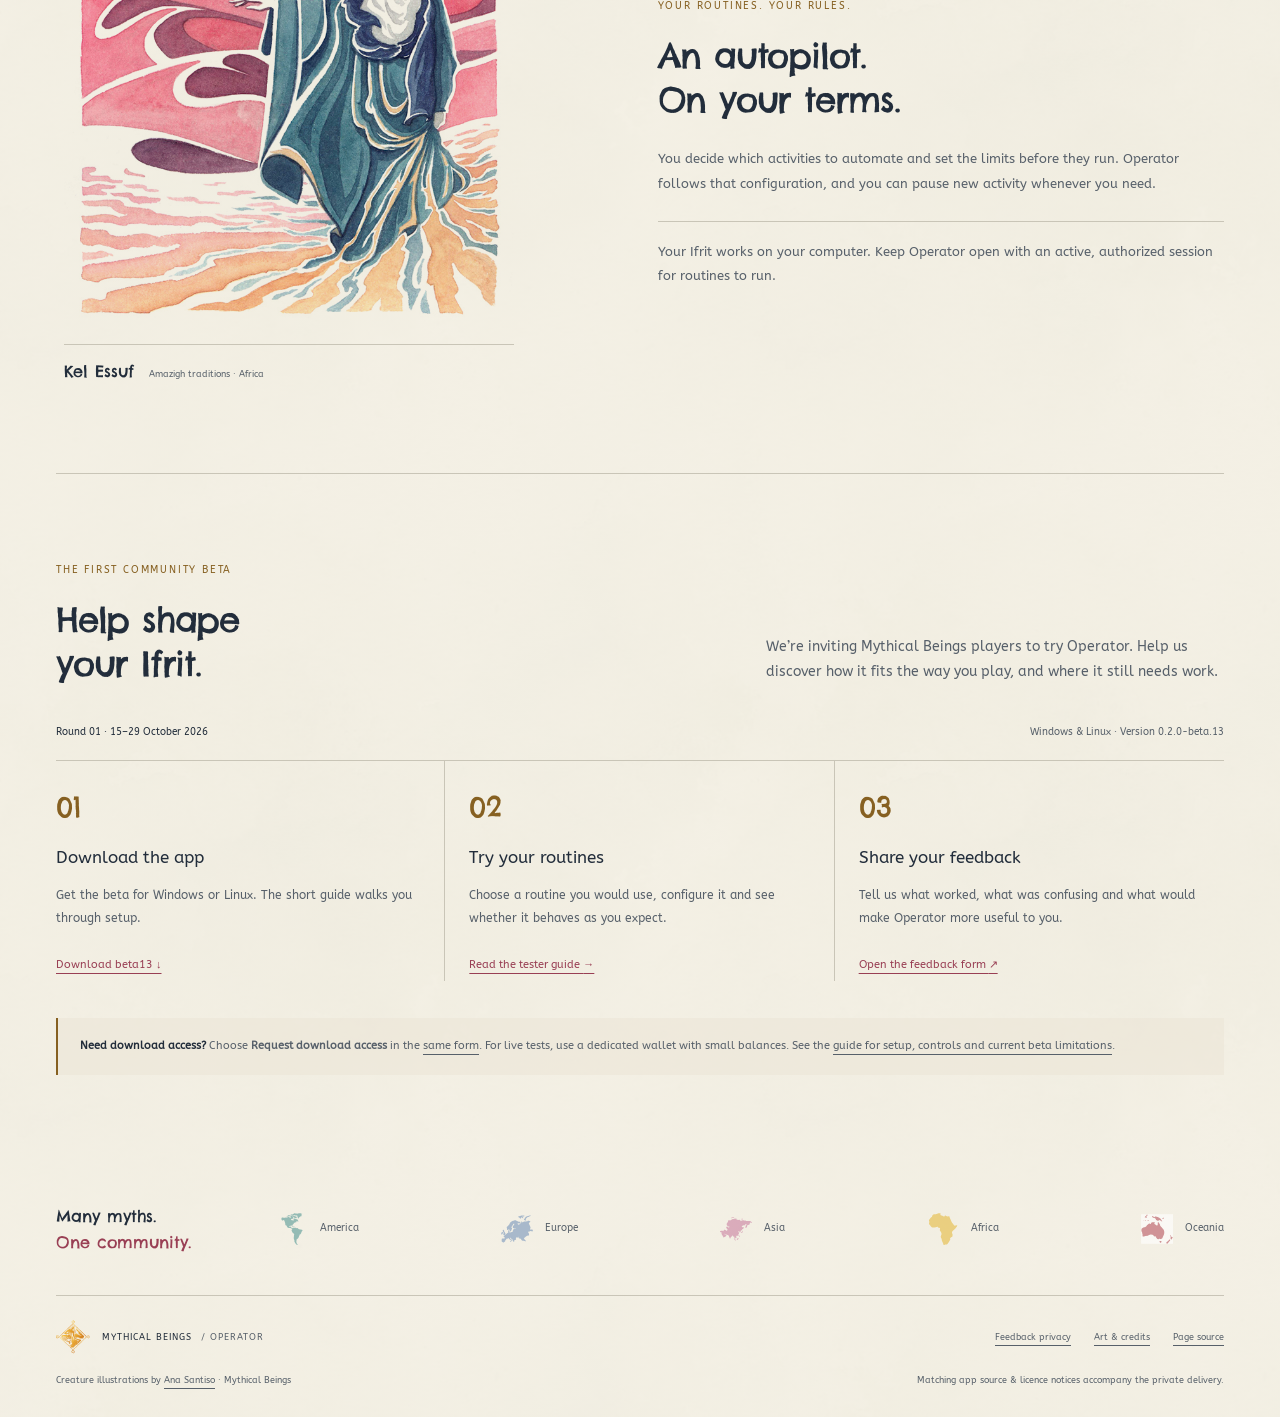
==== commit 4bc1f620: "Introduce Operator as a personal Ifrit for recurring routines" ====
--- a/index.html
+++ b/index.html
@@ -6,25 +6,25 @@
     <title>Mythical Operator · Community beta13</title>
     <meta
       name="description"
-      content="An invitation to the Mythical Beings community. Test Mythical Operator beta13 on Windows or Linux, follow the field guide and share what you discover."
+      content="Meet Mythical Operator, your personal Ifrit for recurring Mythical Beings activities. Set your routines, keep your rhythm and help test the community beta."
     />
     <meta name="theme-color" content="#f4f0e4" />
     <meta
       property="og:title"
-      content="A new chapter. Written together. · Mythical Operator"
+      content="Your personal Ifrit · Mythical Operator"
     />
     <meta
       property="og:description"
-      content="Community beta13 · Windows & Linux · First invited round, 15–29 October 2026"
+      content="Automate your Mythical Beings routines. Try the first community beta on Windows and Linux."
     />
     <meta property="og:type" content="website" />
     <meta
       property="og:image"
-      content="https://operator.mythicalbeings.io/assets/tulpar.jpg"
+      content="https://operator.mythicalbeings.io/assets/ifrit.jpg"
     />
     <meta
       property="og:image:alt"
-      content="Tulpar, the winged horse, illustrated by Ana Santiso for Mythical Beings."
+      content="Ifrit, illustrated by Ana Santiso for Mythical Beings."
     />
     <link rel="canonical" href="https://operator.mythicalbeings.io/" />
     <link rel="icon" href="/mark.svg" type="image/svg+xml" />
@@ -48,7 +48,7 @@
       </a>
       <nav aria-label="Main navigation">
         <a href="/guide">Tester guide</a>
-        <a href="#updates">Round log</a>
+        <a href="#routines">What it does</a>
         <a class="nav-feedback" href="/feedback"
           >Send feedback <span aria-hidden="true">↗</span></a
         >
@@ -58,191 +58,126 @@
       <section class="hero wrap" aria-labelledby="hero-title">
         <div class="hero-copy">
           <p class="eyebrow">
-            <span class="status-dot" aria-hidden="true"></span> COMMUNITY BETA13
-            <span class="eyebrow-divider">/</span> ROUND 01
-          </p>
-          <p class="hero-kicker">An invitation to the seekers.</p>
-          <h1 id="hero-title">
-            A new chapter.<br /><em
-              >Written<br class="hero-break" />
-              together.</em
-            >
-          </h1>
+            <span class="status-dot" aria-hidden="true"></span> INTRODUCING
+            MYTHICAL OPERATOR
+          </p>
+          <p class="hero-kicker">Automation for Mythical Beings.</p>
+          <h1 id="hero-title">Your personal<br /><em>Ifrit.</em></h1>
           <p class="lead">
-            Mythical Operator brings wallet and game operations into one desktop
-            app. Help us make the next part of the Mythical Beings journey
-            clearer and more dependable.
+            Meet Mythical Operator: a desktop app that automates your recurring
+            activities in Mythical Beings. You choose the routines and set the
+            limits. Your Ifrit handles the repetition, leaving you more time to
+            play.
           </p>
           <div class="actions">
             <a class="button primary" href="/downloads"
-              >Get beta13 <span aria-hidden="true">↓</span></a
-            >
-            <a class="text-link" href="/guide"
-              >Read the tester guide <span aria-hidden="true">→</span></a
+              >Download the beta <span aria-hidden="true">↓</span></a
+            >
+            <a class="text-link" href="#routines"
+              >See what it does <span aria-hidden="true">↓</span></a
             >
           </div>
           <p class="hero-note">
-            Windows & Linux
-            <span aria-hidden="true">·</span> 0.2.0-beta.13<br />Private
-            downloads for approved testers.
+            Windows & Linux <span aria-hidden="true">·</span> Community
+            beta13<br />Private downloads for invited testers.
           </p>
         </div>
         <figure class="bestiary-leaf">
           <div class="leaf-heading">
-            <span>FROM THE BESTIARY</span><span>ASIA / 01</span>
+            <span>FROM THE BESTIARY</span><span>AFRICA / 01</span>
           </div>
           <img
             class="hero-creature"
-            src="/assets/tulpar.jpg"
+            src="/assets/ifrit.jpg"
             width="709"
-            height="682"
+            height="674"
             fetchpriority="high"
-            alt="Ana Santiso’s painting of Tulpar: a dark winged horse with golden feathers, stars and blue clouds."
+            alt="Ana Santiso’s painting of Ifrit: a powerful horned spirit with flaming eyes, seated above a patterned carpet."
           />
           <figcaption>
             <div>
-              <span class="specimen-name">Tulpar</span
+              <span class="specimen-name">Ifrit</span
               ><span class="specimen-origin"
-                >The winged horse · Turkic traditions</span
+                >A powerful spirit · Arabic traditions</span
               >
             </div>
             <img
-              src="/assets/continents/asia.svg"
+              src="/assets/continents/africa.svg"
               width="42"
               height="42"
-              alt="Asia"
+              alt="Africa"
             />
           </figcaption>
         </figure>
       </section>
-      <div class="round-strip">
-        <div class="wrap strip-inner">
-          <p><span>THE FIRST EXPEDITION</span>15–29 October 2026</p>
-          <p><span>TIME TO SET ASIDE</span>About 40–50 minutes</p>
-          <p><span>YOUR MISSION</span>One feature. One clear report.</p>
-        </div>
-      </div>
-      <section class="wrap section" id="start" aria-labelledby="start-title">
-        <div class="section-heading heading-split">
-          <div>
-            <p class="eyebrow">YOUR FIELD GUIDE</p>
-            <h2 id="start-title">
-              A small expedition.<br />A useful discovery.
-            </h2>
-          </div>
-          <p>
-            Install, explore and follow one feature through to its result.
-            Observation counts. A blocked test counts. Knowing what worked
-            counts, too.
-          </p>
-        </div>
-        <div class="steps">
-          <article>
-            <span class="step-number" aria-hidden="true">01</span>
-            <h3>Prepare your tools</h3>
-            <p>
-              Choose the Windows installer, Linux DEB or AppImage. Check it
-              against <code>SHA256SUMS</code> in the same delivery.
-            </p>
-            <a href="/downloads"
-              >Open private downloads <span aria-hidden="true">↗</span></a
-            >
-          </article>
-          <article>
-            <span class="step-number" aria-hidden="true">02</span>
-            <h3>Learn the controls</h3>
-            <p>
-              Check your account and inventory. Open an operation review, then
-              cancel. Get to know limits, sessions, Activity and Exit.
-            </p>
-            <a href="/guide"
-              >Follow the tester guide <span aria-hidden="true">→</span></a
-            >
-          </article>
-          <article>
-            <span class="step-number" aria-hidden="true">03</span>
-            <h3>Follow one trail</h3>
-            <p>
-              Choose an available feature or the one in your invitation. You can
-              contribute without running a live operation.
-            </p>
-            <a href="#scope"
-              >See the testing scope <span aria-hidden="true">↓</span></a
-            >
-          </article>
-          <article>
-            <span class="step-number" aria-hidden="true">04</span>
-            <h3>Bring back your notes</h3>
-            <p>
-              Report successes, questions and problems. Record review and
-              execution separately; delayed results stay pending.
-            </p>
-            <a href="/feedback"
-              >Share your result <span aria-hidden="true">↗</span></a
-            >
-          </article>
-        </div>
-        <p class="access-note">
-          <strong>Joining the expedition?</strong> If you need download access,
-          choose <strong>Request download access</strong> in the
-          <a href="/feedback">same form</a> and provide the Google account to
-          approve. Requests are reviewed manually for this invited round.
-        </p>
-      </section>
-      <section class="scope-section" id="scope" aria-labelledby="scope-title">
+      <section
+        class="scope-section"
+        id="routines"
+        aria-labelledby="routines-title"
+      >
         <div class="wrap section scope-grid">
           <div class="scope-intro">
-            <p class="eyebrow">KNOW YOUR TOOLS</p>
-            <h2 id="scope-title">From first launch<br />to final result.</h2>
-            <p>
-              A desktop companion for local wallet and game operations across
-              the Mythical Beings ecosystem. This round follows the whole
-              experience, one deliberate step at a time.
-            </p>
-            <p class="scope-footnote">
-              Start with what is available to you. Missing assets or an
-              unavailable service are useful context for a blocked test.
-            </p>
-            <a class="text-link" href="/guide#limitations"
-              >Read the current limitations <span aria-hidden="true">→</span></a
-            >
+            <p class="eyebrow">LESS REMEMBERING. MORE PLAYING.</p>
+            <h2 id="routines-title">The next cycle<br />won’t wait.</h2>
+            <p>
+              Many Mythical Beings activities follow a 3.5-day cycle. Life gets
+              busy, a round slips by, and prizes go unclaimed or ingredients sit
+              idle. Other activities, like Battlegrounds, need regular attention
+              to keep your strategy moving.
+            </p>
+            <p>
+              Operator takes care of the repetition in the routines you
+              configure, helping you keep a steady rhythm.
+            </p>
           </div>
           <div class="scope-list">
             <article>
               <span aria-hidden="true">I</span>
               <div>
-                <h3>Install & understand</h3>
+                <h3>Full Collection Prizes</h3>
                 <p>
-                  Windows 11 x64 and Ubuntu 24.04 x64 are the primary targets.
-                  Linux Mint and compatible x64 AppImage reports are welcome.
+                  Automatically claim eligible prizes as collection cycles
+                  renew.
                 </p>
               </div>
             </article>
             <article>
               <span aria-hidden="true">II</span>
               <div>
-                <h3>Review & stay in control</h3>
+                <h3>Incubation</h3>
                 <p>
-                  Vault and PIN, wallet inventory, explicit limits, manual
-                  session activation, cancellation, Activity and restart.
+                  Keep your incubation routine moving instead of leaving
+                  ingredients waiting.
                 </p>
               </div>
             </article>
             <article>
               <span aria-hidden="true">III</span>
               <div>
-                <h3>Try a game workflow</h3>
+                <h3>Battlegrounds</h3>
                 <p>
-                  Craft, GIFTZ, Incubation, Morph and other available features.
-                  <strong>Bounty remains observation-only</strong> in this
-                  round.
+                  Maintain a regular battle routine, following the strategy and
+                  limits you choose.
                 </p>
               </div>
             </article>
+            <article>
+              <span aria-hidden="true">IV</span>
+              <div>
+                <h3>Bounty</h3>
+                <p>
+                  Keep track of recurring rounds.
+                  <strong>Bounty is observation-only in this beta.</strong>
+                </p>
+              </div>
+            </article>
           </div>
         </div>
       </section>
-      <section class="wrap section care-section" aria-labelledby="care-title">
+      <section
+        class="wrap section care-section"
+        aria-labelledby="control-title"
+      >
         <figure class="companion-art">
           <img
             src="/assets/kel-essuf.jpg"
@@ -256,89 +191,83 @@
           </figcaption>
         </figure>
         <div class="care-copy">
-          <p class="eyebrow">TRAVEL WITH CARE</p>
-          <h2 id="care-title">Curiosity, with<br />a little caution.</h2>
+          <p class="eyebrow">YOUR ROUTINES. YOUR RULES.</p>
+          <h2 id="control-title">An autopilot.<br />On your terms.</h2>
           <p>
-            Live operations use real assets and fees. Use a dedicated test
-            wallet with small balances. Review assets, recipients and fees, set
-            explicit limits and approve only an operation you understand.
-          </p>
+            You decide which activities to automate and set the limits before
+            they run. Operator follows that configuration, and you can pause new
+            activity whenever you need.
+          </p>
+          <p class="care-note">
+            Your Ifrit works on your computer. Keep Operator open with an
+            active, authorized session for routines to run.
+          </p>
+        </div>
+      </section>
+      <section
+        class="wrap section testing-section"
+        id="testing"
+        aria-labelledby="testing-title"
+      >
+        <div class="section-heading heading-split">
+          <div>
+            <p class="eyebrow">THE FIRST COMMUNITY BETA</p>
+            <h2 id="testing-title">Help shape<br />your Ifrit.</h2>
+          </div>
           <p>
-            Closing to the tray can leave an authorized session running.
-            <strong>Use Exit to stop the app.</strong> Pause stops new work; it
-            cannot reverse an operation already submitted.
-          </p>
-          <p class="care-note">
-            Updates are manual. Some translations and layouts are still being
-            refined. The
-            <a href="/guide#limitations"
-              >guide covers installation checks and current limitations</a
-            >.
-          </p>
-        </div>
-      </section>
-      <aside class="wrap concern" aria-labelledby="concern-title">
-        <span class="concern-mark" aria-hidden="true">!</span>
-        <div>
-          <h3 id="concern-title">Unexpected spending or loss of control?</h3>
-          <p>
-            Stop new activity. Use Pause or Exit if available, preserve your
-            profile and check Activity before retrying an uncertain send. Select
-            <strong>Important spending or security concern</strong> in the
-            <a href="/feedback">form</a>. The form is not monitored
-            continuously.
-          </p>
-        </div>
-      </aside>
-      <section
-        class="wrap section updates-grid"
-        id="updates"
-        aria-labelledby="updates-title"
-      >
-        <div>
-          <p class="eyebrow">THE ROUND LOG</p>
-          <h2 id="updates-title">Notes for the<br />next traveller.</h2>
-          <p>
-            Sanitized known issues and retest requests appear here. Check back
-            before another test. All feedback and follow-ups go through the
-            form.
-          </p>
-        </div>
-        <article class="update">
-          <p class="update-date">
-            <time datetime="2026-10-15">15 OCTOBER 2026</time
-            ><span class="tag">ROUND 01</span>
-          </p>
-          <h3>The first invited round begins.</h3>
-          <p>
-            Use version <strong>0.2.0-beta.13</strong>. No community findings
-            have been published yet. Keep a non-identifying tester reference and
-            reuse it for follow-ups.
-          </p>
-          <p>
-            Reports are reviewed manually during this round. No fixed response
-            time is promised.
-          </p>
-          <a href="/feedback"
-            >Report a result or request access
-            <span aria-hidden="true">↗</span></a
-          >
-        </article>
-      </section>
-      <section class="closing" aria-labelledby="closing-title">
-        <div class="wrap closing-inner">
-          <div>
-            <p class="eyebrow">THE NEXT CHAPTER STARTS WITH YOUR NOTES</p>
-            <h2 id="closing-title">What did you discover?</h2>
-            <p>
-              One form for successes, questions, problems, suggestions and
-              retests.
-            </p>
-          </div>
-          <a class="button primary" href="/feedback"
-            >Open the feedback form <span aria-hidden="true">↗</span></a
-          >
-        </div>
+            We’re inviting Mythical Beings players to try Operator. Help us
+            discover how it fits the way you play, and where it still needs
+            work.
+          </p>
+        </div>
+        <p class="beta-status" id="updates">
+          <strong>Round 01 · 15–29 October 2026</strong
+          ><span>Windows & Linux · Version 0.2.0-beta.13</span>
+        </p>
+        <div class="steps testing-steps">
+          <article>
+            <span class="step-number" aria-hidden="true">01</span>
+            <h3>Download the app</h3>
+            <p>
+              Get the beta for Windows or Linux. The short guide walks you
+              through setup.
+            </p>
+            <a href="/downloads"
+              >Download beta13 <span aria-hidden="true">↓</span></a
+            >
+          </article>
+          <article>
+            <span class="step-number" aria-hidden="true">02</span>
+            <h3>Try your routines</h3>
+            <p>
+              Choose a routine you would use, configure it and see whether it
+              behaves as you expect.
+            </p>
+            <a href="/guide"
+              >Read the tester guide <span aria-hidden="true">→</span></a
+            >
+          </article>
+          <article>
+            <span class="step-number" aria-hidden="true">03</span>
+            <h3>Share your feedback</h3>
+            <p>
+              Tell us what worked, what was confusing and what would make
+              Operator more useful to you.
+            </p>
+            <a href="/feedback"
+              >Open the feedback form <span aria-hidden="true">↗</span></a
+            >
+          </article>
+        </div>
+        <p class="access-note">
+          <strong>Need download access?</strong> Choose
+          <strong>Request download access</strong> in the
+          <a href="/feedback">same form</a>. For live tests, use a dedicated
+          wallet with small balances. See the
+          <a href="/guide#limitations"
+            >guide for setup, controls and current beta limitations</a
+          >.
+        </p>
       </section>
       <div
         class="world-band wrap"
--- a/style.css
+++ b/style.css
@@ -342,9 +342,24 @@
   font-size: 14px;
   margin-bottom: 2px;
 }
+.testing-section {
+  border-top: 1px solid var(--line);
+}
+.beta-status {
+  display: flex;
+  justify-content: space-between;
+  gap: 20px;
+  font-size: 10px;
+  color: var(--muted);
+  margin-bottom: 18px;
+}
+.beta-status strong {
+  color: var(--ink);
+  font-weight: 400;
+}
 .steps {
   display: grid;
-  grid-template-columns: repeat(4, 1fr);
+  grid-template-columns: repeat(3, 1fr);
   border-top: 1px solid var(--line);
 }
 .steps article {
@@ -919,23 +934,8 @@
   .heading-split > p {
     font-size: 12px;
   }
-  .steps {
-    grid-template-columns: 1fr 1fr;
-    row-gap: 20px;
-  }
   .steps article {
     padding: 22px 24px 10px;
-  }
-  .steps article:nth-child(2) {
-    border: 0;
-    padding-right: 0;
-  }
-  .steps article:nth-child(3) {
-    padding-left: 0;
-    border-top: 1px solid var(--line);
-  }
-  .steps article:nth-child(4) {
-    border-top: 1px solid var(--line);
   }
   .scope-grid {
     gap: 45px;
@@ -1158,11 +1158,19 @@
     font-size: 12px;
   }
   .steps {
-    column-gap: 0;
-    row-gap: 7px;
+    grid-template-columns: 1fr;
+    gap: 0;
   }
   .steps article {
-    padding: 22px 15px 20px;
+    display: grid;
+    grid-template-columns: 38px 1fr;
+    column-gap: 15px;
+    padding: 24px 0;
+    border-right: 0;
+    border-bottom: 1px solid var(--line);
+  }
+  .steps .step-number {
+    grid-row: 1 / span 3;
   }
   .steps article:last-child {
     padding-right: 0;
@@ -1365,6 +1373,13 @@
   pre {
     font-size: 11px;
     padding: 13px;
+  }
+}
+@media (max-width: 600px) {
+  .beta-status {
+    flex-direction: column;
+    gap: 5px;
+    font-size: 9px;
   }
 }
 @media (prefers-reduced-motion: reduce) {
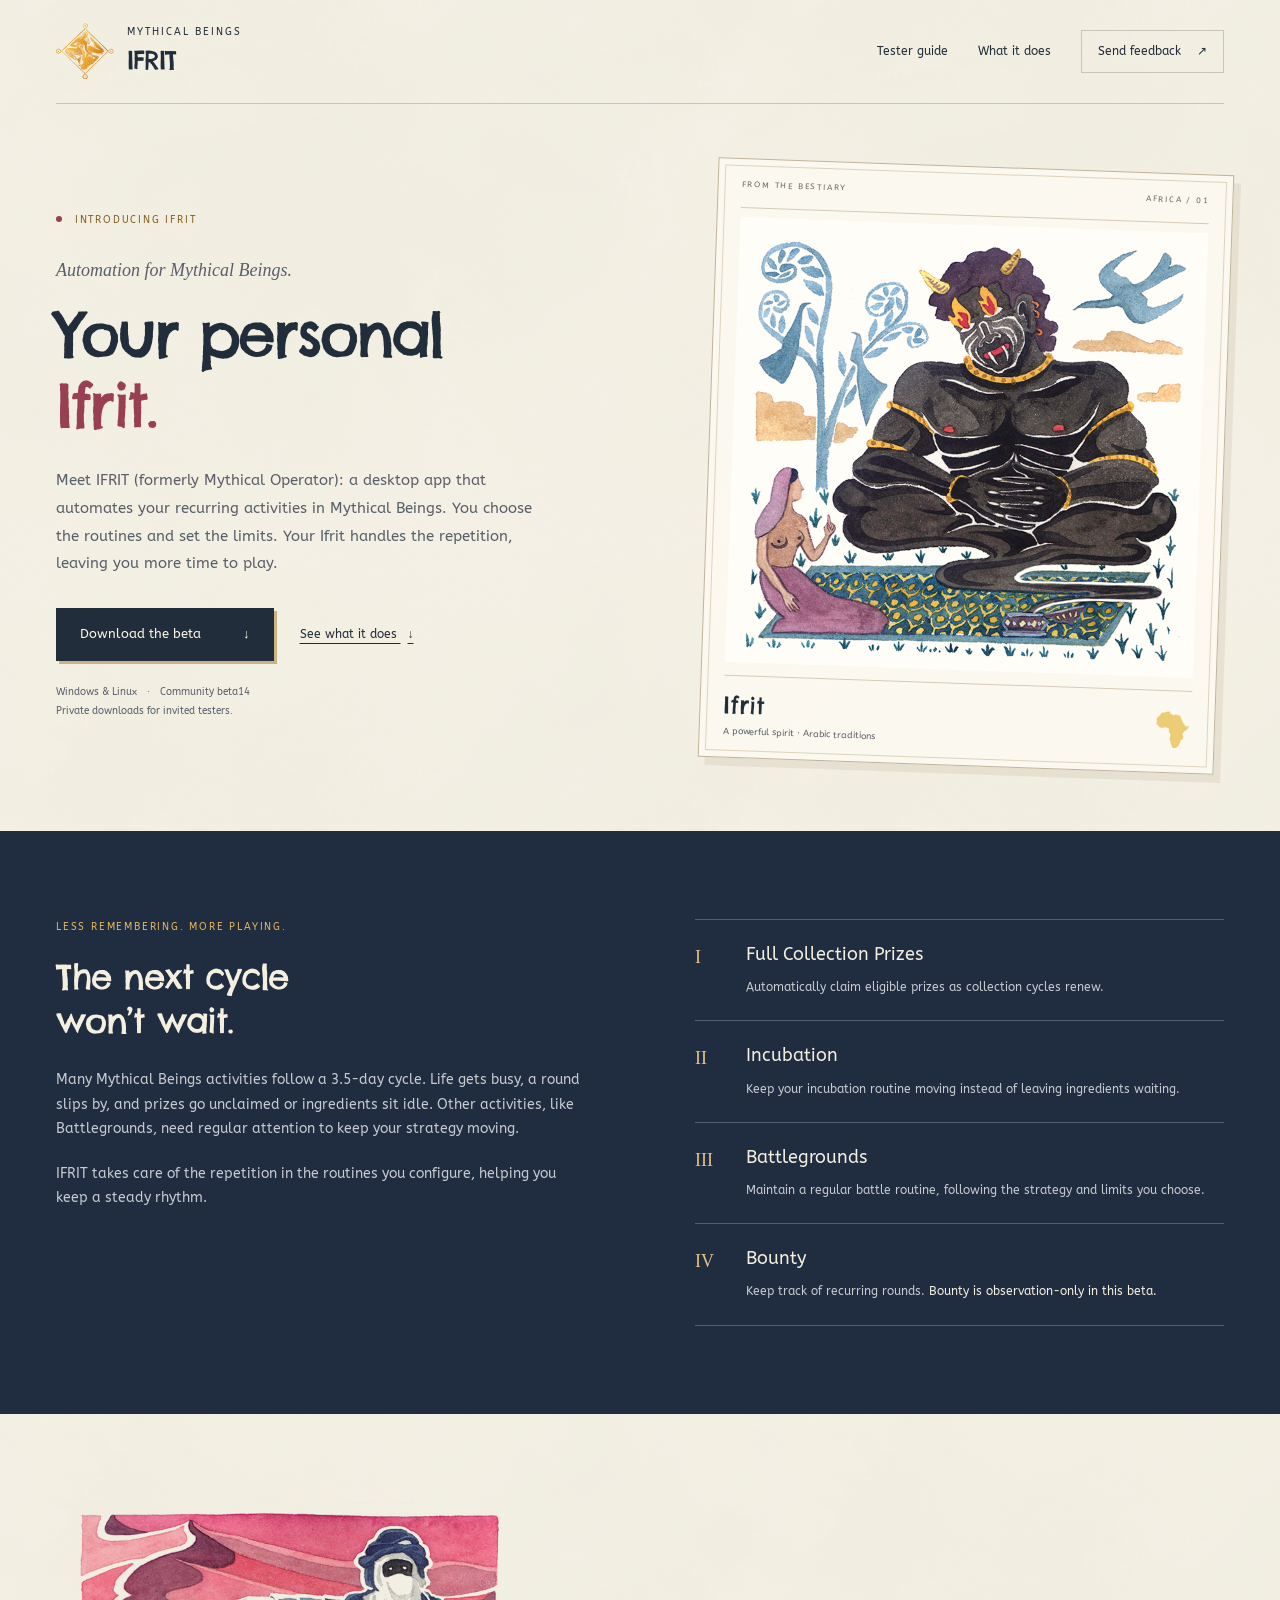
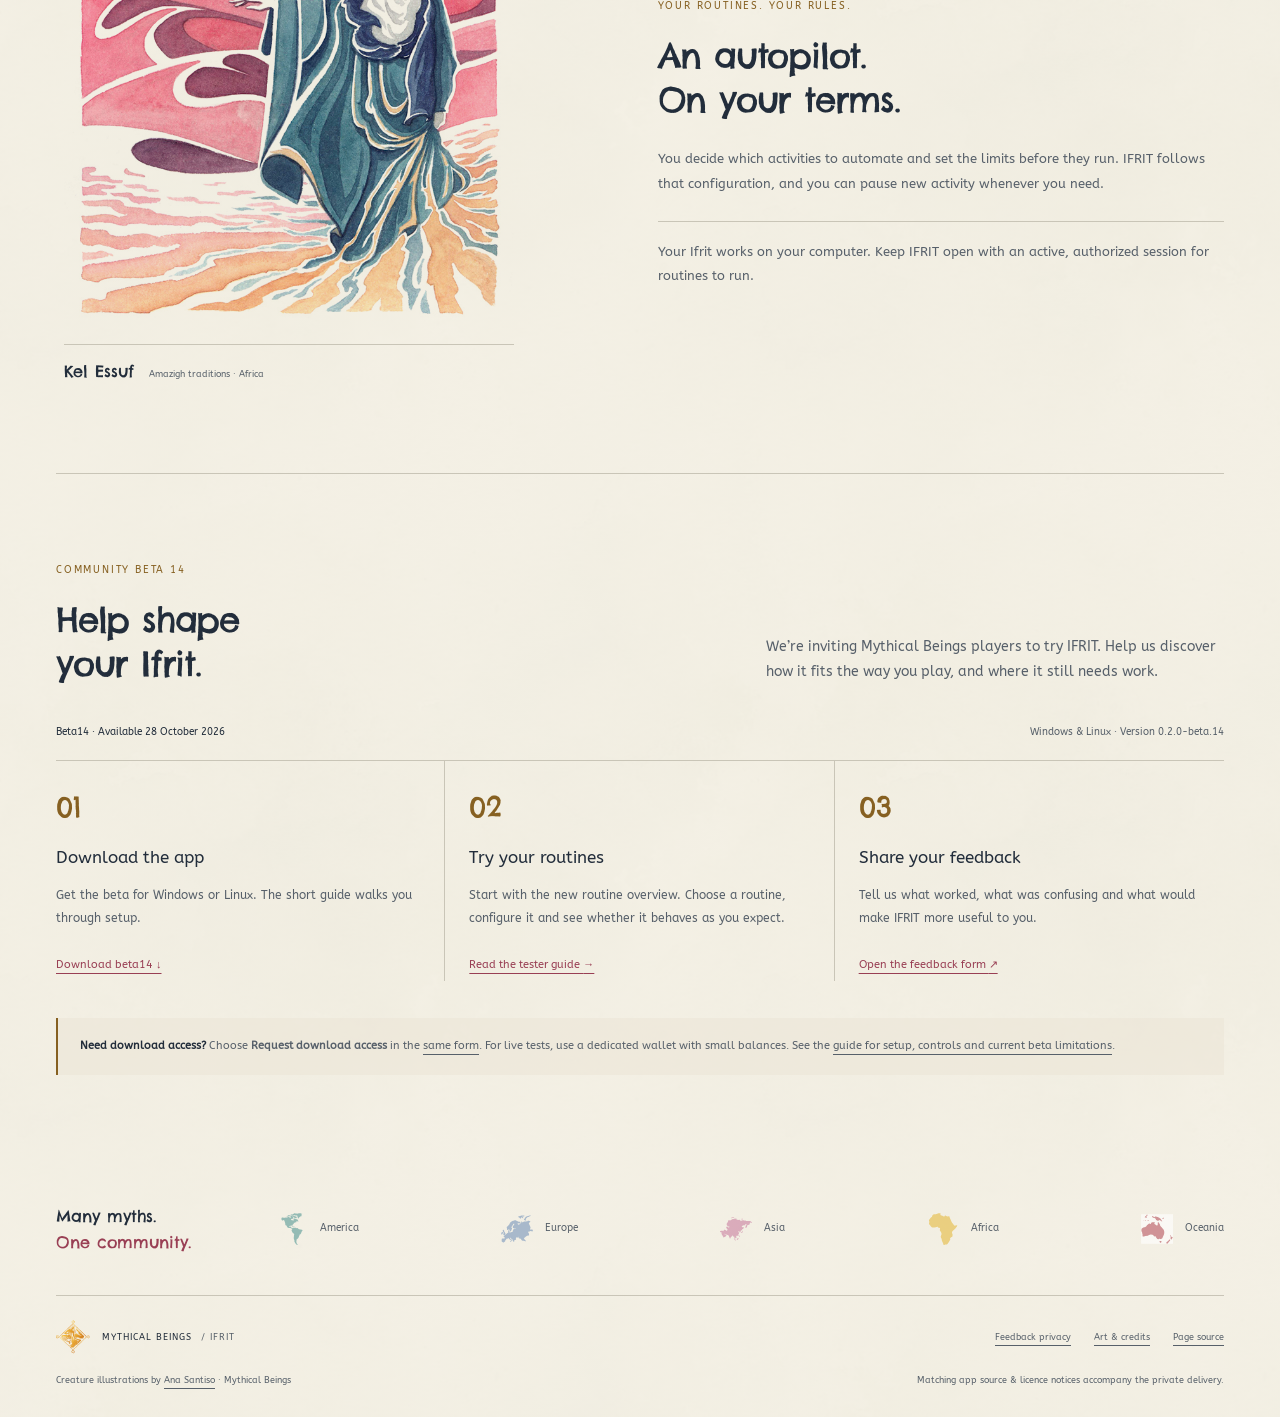
==== commit cace5f35: "Publish IFRIT beta14 tester download and routine-focused guide" ====
--- a/index.html
+++ b/index.html
@@ -3,16 +3,13 @@
   <head>
     <meta charset="utf-8" />
     <meta name="viewport" content="width=device-width,initial-scale=1" />
-    <title>Mythical Operator · Community beta13</title>
+    <title>IFRIT · Community beta14</title>
     <meta
       name="description"
-      content="Meet Mythical Operator, your personal Ifrit for recurring Mythical Beings activities. Set your routines, keep your rhythm and help test the community beta."
+      content="Meet IFRIT, your personal Ifrit for recurring Mythical Beings activities. Set your routines, keep your rhythm and help test the community beta."
     />
     <meta name="theme-color" content="#f4f0e4" />
-    <meta
-      property="og:title"
-      content="Your personal Ifrit · Mythical Operator"
-    />
+    <meta property="og:title" content="Your personal Ifrit · IFRIT" />
     <meta
       property="og:description"
       content="Automate your Mythical Beings routines. Try the first community beta on Windows and Linux."
@@ -36,14 +33,16 @@
       crossorigin
     />
     <link rel="stylesheet" href="/style.css" />
+    <script defer src="/vercel-analytics-init.js"></script>
+    <script defer src="/_vercel/insights/script.js"></script>
   </head>
   <body>
     <a class="skip" href="#main">Skip to content</a>
     <header class="site-header wrap">
-      <a class="brand" href="/" aria-label="Mythical Operator home">
+      <a class="brand" href="/" aria-label="IFRIT home">
         <img src="/mark.svg" width="58" height="57" alt="" />
         <span
-          ><span class="brand-world">MYTHICAL BEINGS</span><b>Operator</b></span
+          ><span class="brand-world">MYTHICAL BEINGS</span><b>IFRIT</b></span
         >
       </a>
       <nav aria-label="Main navigation">
@@ -59,15 +58,15 @@
         <div class="hero-copy">
           <p class="eyebrow">
             <span class="status-dot" aria-hidden="true"></span> INTRODUCING
-            MYTHICAL OPERATOR
+            IFRIT
           </p>
           <p class="hero-kicker">Automation for Mythical Beings.</p>
           <h1 id="hero-title">Your personal<br /><em>Ifrit.</em></h1>
           <p class="lead">
-            Meet Mythical Operator: a desktop app that automates your recurring
-            activities in Mythical Beings. You choose the routines and set the
-            limits. Your Ifrit handles the repetition, leaving you more time to
-            play.
+            Meet IFRIT (formerly Mythical Operator): a desktop app that
+            automates your recurring activities in Mythical Beings. You choose
+            the routines and set the limits. Your Ifrit handles the repetition,
+            leaving you more time to play.
           </p>
           <div class="actions">
             <a class="button primary" href="/downloads"
@@ -79,7 +78,7 @@
           </div>
           <p class="hero-note">
             Windows & Linux <span aria-hidden="true">·</span> Community
-            beta13<br />Private downloads for invited testers.
+            beta14<br />Private downloads for invited testers.
           </p>
         </div>
         <figure class="bestiary-leaf">
@@ -126,8 +125,8 @@
               to keep your strategy moving.
             </p>
             <p>
-              Operator takes care of the repetition in the routines you
-              configure, helping you keep a steady rhythm.
+              IFRIT takes care of the repetition in the routines you configure,
+              helping you keep a steady rhythm.
             </p>
           </div>
           <div class="scope-list">
@@ -195,12 +194,12 @@
           <h2 id="control-title">An autopilot.<br />On your terms.</h2>
           <p>
             You decide which activities to automate and set the limits before
-            they run. Operator follows that configuration, and you can pause new
+            they run. IFRIT follows that configuration, and you can pause new
             activity whenever you need.
           </p>
           <p class="care-note">
-            Your Ifrit works on your computer. Keep Operator open with an
-            active, authorized session for routines to run.
+            Your Ifrit works on your computer. Keep IFRIT open with an active,
+            authorized session for routines to run.
           </p>
         </div>
       </section>
@@ -211,18 +210,18 @@
       >
         <div class="section-heading heading-split">
           <div>
-            <p class="eyebrow">THE FIRST COMMUNITY BETA</p>
+            <p class="eyebrow">COMMUNITY BETA 14</p>
             <h2 id="testing-title">Help shape<br />your Ifrit.</h2>
           </div>
           <p>
-            We’re inviting Mythical Beings players to try Operator. Help us
+            We’re inviting Mythical Beings players to try IFRIT. Help us
             discover how it fits the way you play, and where it still needs
             work.
           </p>
         </div>
         <p class="beta-status" id="updates">
-          <strong>Round 01 · 15–29 October 2026</strong
-          ><span>Windows & Linux · Version 0.2.0-beta.13</span>
+          <strong>Beta14 · Available 28 October 2026</strong
+          ><span>Windows & Linux · Version 0.2.0-beta.14</span>
         </p>
         <div class="steps testing-steps">
           <article>
@@ -233,15 +232,15 @@
               through setup.
             </p>
             <a href="/downloads"
-              >Download beta13 <span aria-hidden="true">↓</span></a
+              >Download beta14 <span aria-hidden="true">↓</span></a
             >
           </article>
           <article>
             <span class="step-number" aria-hidden="true">02</span>
             <h3>Try your routines</h3>
             <p>
-              Choose a routine you would use, configure it and see whether it
-              behaves as you expect.
+              Start with the new routine overview. Choose a routine, configure
+              it and see whether it behaves as you expect.
             </p>
             <a href="/guide"
               >Read the tester guide <span aria-hidden="true">→</span></a
@@ -251,8 +250,8 @@
             <span class="step-number" aria-hidden="true">03</span>
             <h3>Share your feedback</h3>
             <p>
-              Tell us what worked, what was confusing and what would make
-              Operator more useful to you.
+              Tell us what worked, what was confusing and what would make IFRIT
+              more useful to you.
             </p>
             <a href="/feedback"
               >Open the feedback form <span aria-hidden="true">↗</span></a
@@ -327,7 +326,7 @@
       <div class="footer-top">
         <a class="footer-brand" href="https://mythicalbeings.io/"
           ><img src="/mark.svg" width="39" height="39" alt="" /><span
-            >MYTHICAL BEINGS <b>/ OPERATOR</b></span
+            >MYTHICAL BEINGS <b>/ IFRIT</b></span
           ></a
         >
         <p>
